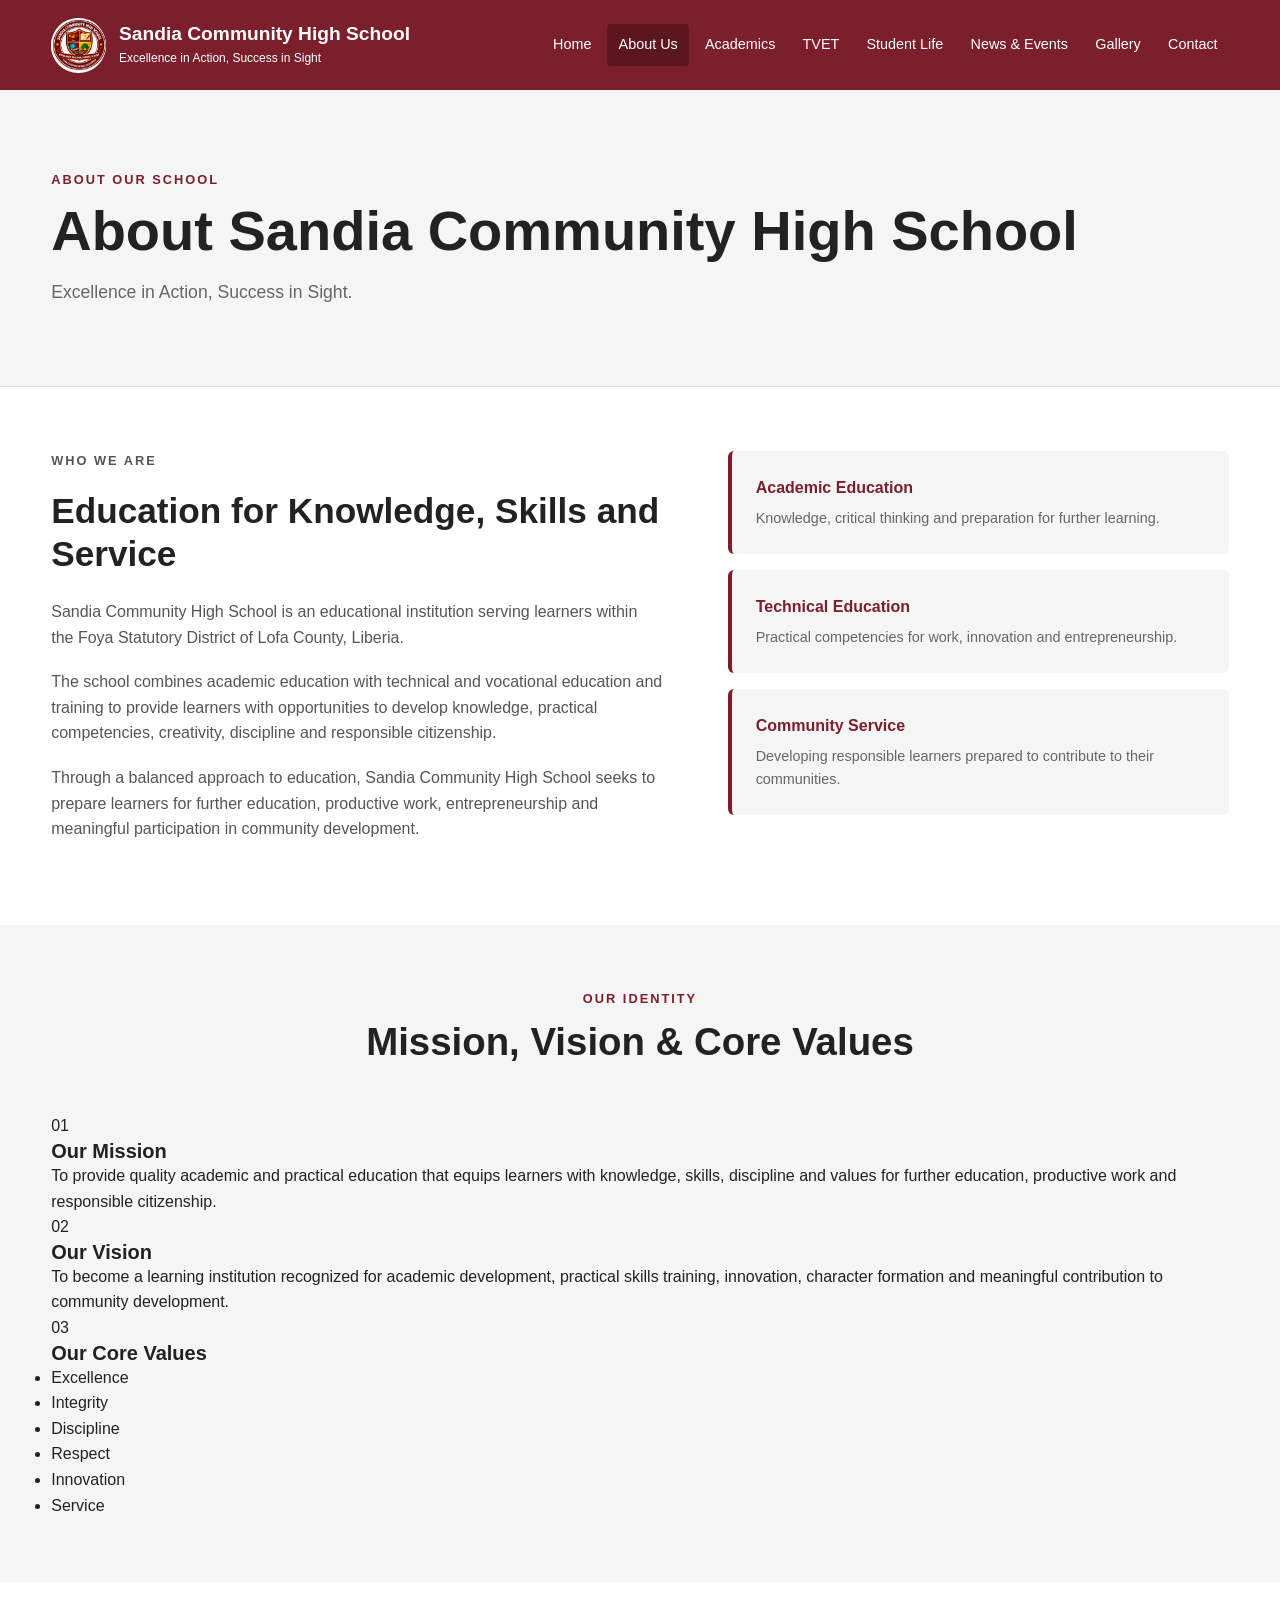
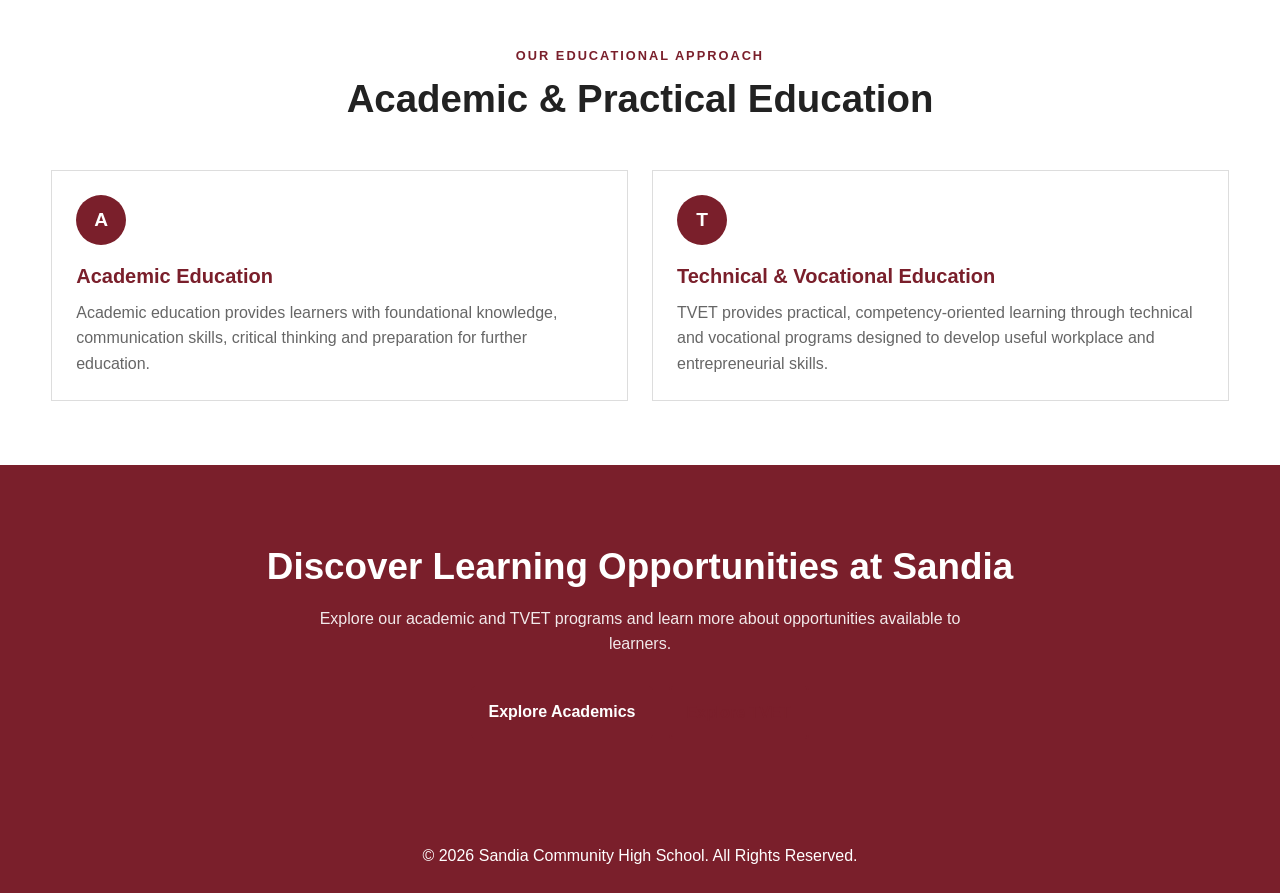
==== pages/about.html @ 8bf6b203 "Add Sandia website files" ====
<!DOCTYPE html>
<html lang="en">

<head>

    <meta charset="UTF-8">

    <link
    rel="icon"
    href="../images/favicon.ico"
    type="image/x-icon"
>
    <meta
        name="viewport"
        content="width=device-width, initial-scale=1.0"
    >

    <meta
        name="description"
        content="Learn about Sandia Community High School, its mission, vision, values, academic education and TVET programs."
    >

    <title>
    About Us | Sandia Community High School
</title>

<meta
    name="description"
    content="Learn about Sandia Community High School, its educational approach, mission, vision, values and commitment to academic and practical education."
>

    <!-- IMPORTANT:
         about.html is inside the pages folder,
         so we use ../ to return to the main project folder.
    -->

    <link
        rel="stylesheet"
        href="../css/style.css"
    >

</head>


<body>

    <!-- ================= HEADER ================= -->

    <header class="site-header">

        <div class="container header-container">

            <!-- School Identity -->

            <a
                href="../index.html"
                class="school-brand"
            >

                <div class="school-logo">
    <img src="../images/school-logo.png" alt="Sandia Community High School logo">
</div>

                <div class="school-name">

                    <h1>
                        Sandia Community High School
                    </h1>

                    <p>
                        Excellence in Action, Success in Sight
                    </p>

                </div>

            </a>


            <!-- Mobile Menu Button -->

            <button
                class="menu-toggle"
                id="menu-toggle"
                aria-label="Open navigation menu"
                aria-expanded="false"
            >
                ☰
            </button>


            <!-- Navigation -->

            <nav
                class="main-navigation"
                id="main-navigation"
                aria-label="Main navigation"
            >

                <a href="../index.html">
                    Home
                </a>

                <a
                    href="about.html"
                    class="active"
                >
                    About Us
                </a>

                <a href="academics.html">
                    Academics
                </a>

                <a href="tvet.html">
                    TVET
                </a>

                <a href="student-life.html">
                    Student Life
                </a>

                <a href="news.html">
                    News & Events
                </a>

                <a href="gallery.html">
                    Gallery
                </a>

                <a href="contact.html">
                    Contact
                </a>

            </nav>

        </div>

    </header>


    <!-- ================= MAIN CONTENT ================= -->

    <main>

        <!-- Page Hero -->

        <section class="page-hero">

            <div class="container">

                <p class="section-label">
                    ABOUT OUR SCHOOL
                </p>

                <h2>
                    About Sandia Community High School
                </h2>

                <p>
                    Excellence in Action, Success in Sight.
                </p>

            </div>

        </section>


        <!-- School Overview -->

        <section class="inner-section">

            <div class="container">

                <div class="inner-content-grid">

                    <div>

                        <p class="section-label">
                            WHO WE ARE
                        </p>

                        <h2>
                            Education for Knowledge, Skills and Service
                        </h2>

                        <p>
                            Sandia Community High School is an educational
                            institution serving learners within the Foya
                            Statutory District of Lofa County, Liberia.
                        </p>

                        <p>
                            The school combines academic education with
                            technical and vocational education and training
                            to provide learners with opportunities to develop
                            knowledge, practical competencies, creativity,
                            discipline and responsible citizenship.
                        </p>

                        <p>
                            Through a balanced approach to education,
                            Sandia Community High School seeks to prepare
                            learners for further education, productive work,
                            entrepreneurship and meaningful participation
                            in community development.
                        </p>

                    </div>


                    <div class="inner-highlight">

                        <div class="inner-highlight-box">

                            <strong>
                                Academic Education
                            </strong>

                            <span>
                                Knowledge, critical thinking and
                                preparation for further learning.
                            </span>

                        </div>


                        <div class="inner-highlight-box">

                            <strong>
                                Technical Education
                            </strong>

                            <span>
                                Practical competencies for work,
                                innovation and entrepreneurship.
                            </span>

                        </div>


                        <div class="inner-highlight-box">

                            <strong>
                                Community Service
                            </strong>

                            <span>
                                Developing responsible learners prepared
                                to contribute to their communities.
                            </span>

                        </div>

                    </div>

                </div>

            </div>

        </section>


        <!-- Mission, Vision & Values -->

        <section class="inner-section inner-section-light">

            <div class="container">

                <div class="section-heading">

                    <p class="section-label">
                        OUR IDENTITY
                    </p>

                    <h2>
                        Mission, Vision & Core Values
                    </h2>

                </div>


                <div class="identity-grid">

                    <article class="identity-card">

                        <div class="identity-number">
                            01
                        </div>

                        <h3>
                            Our Mission
                        </h3>

                        <p>
                            To provide quality academic and practical
                            education that equips learners with knowledge,
                            skills, discipline and values for further
                            education, productive work and responsible
                            citizenship.
                        </p>

                    </article>


                    <article class="identity-card">

                        <div class="identity-number">
                            02
                        </div>

                        <h3>
                            Our Vision
                        </h3>

                        <p>
                            To become a learning institution recognized
                            for academic development, practical skills
                            training, innovation, character formation and
                            meaningful contribution to community development.
                        </p>

                    </article>


                    <article class="identity-card">

                        <div class="identity-number">
                            03
                        </div>

                        <h3>
                            Our Core Values
                        </h3>

                        <ul class="values-list">

                            <li>Excellence</li>
                            <li>Integrity</li>
                            <li>Discipline</li>
                            <li>Respect</li>
                            <li>Innovation</li>
                            <li>Service</li>

                        </ul>

                    </article>

                </div>

            </div>

        </section>


        <!-- Academic & TVET -->

        <section class="inner-section">

            <div class="container">

                <div class="section-heading">

                    <p class="section-label">
                        OUR EDUCATIONAL APPROACH
                    </p>

                    <h2>
                        Academic & Practical Education
                    </h2>

                </div>


                <div class="approach-grid">

                    <article class="approach-card">

                        <div class="approach-number">
                            A
                        </div>

                        <h3>
                            Academic Education
                        </h3>

                        <p>
                            Academic education provides learners with
                            foundational knowledge, communication skills,
                            critical thinking and preparation for further
                            education.
                        </p>

                    </article>


                    <article class="approach-card">

                        <div class="approach-number">
                            T
                        </div>

                        <h3>
                            Technical & Vocational Education
                        </h3>

                        <p>
                            TVET provides practical, competency-oriented
                            learning through technical and vocational
                            programs designed to develop useful workplace
                            and entrepreneurial skills.
                        </p>

                    </article>

                </div>

            </div>

        </section>


        <!-- Closing Call to Action -->

        <section class="about-cta">

            <div class="container">

                <h2>
                    Discover Learning Opportunities at Sandia
                </h2>

                <p>
                    Explore our academic and TVET programs and learn
                    more about opportunities available to learners.
                </p>

                <div class="hero-buttons">

                    <a
                        href="academics.html"
                        class="btn btn-primary"
                    >
                        Explore Academics
                    </a>

                    <a
                        href="tvet.html"
                        class="btn btn-outline"
                    >
                        Explore TVET
                    </a>

                </div>

            </div>

        </section>

    </main>


    <!-- ================= FOOTER ================= -->

    <footer class="site-footer">

        <div class="container">

            <p>
                &copy; 2026 Sandia Community High School.
                All Rights Reserved.
            </p>

        </div>

    </footer>


    <!-- JavaScript -->

    <script src="../js/main.js"></script>

</body>

</html>
---- css/style.css ----
/* =========================================
   GLOBAL RESET
========================================= */

* {
    margin: 0;
    padding: 0;
    box-sizing: border-box;
}


/* =========================================
   DESIGN VARIABLES
========================================= */

:root {
    --primary-color: #7a1f2b;
    --primary-dark: #5c1620;
    --secondary-color: #ffffff;
    --text-color: #222222;
    --muted-text: #666666;
    --light-background: #f5f5f5;
    --soft-background: #fafafa;
    --border-color: #dddddd;
}


/* =========================================
   GENERAL STYLES
========================================= */

body {
    margin: 0;
    font-family: Arial, sans-serif;
    color: var(--text-color);
    background: var(--secondary-color);
    line-height: 1.6;
}

img {
    max-width: 100%;
    height: auto;
    display: block;
}

h1,
h2,
h3 {
    margin-top: 0;
    line-height: 1.2;
}

h1 {
    font-size: 2.5rem;
}

h2 {
    font-size: 2rem;
}

h3 {
    font-size: 1.25rem;
}

a:focus-visible,
button:focus-visible,
input:focus-visible,
textarea:focus-visible,
select:focus-visible {
    outline: 3px solid var(--primary-color);
    outline-offset: 3px;
}

.container {
    width: min(92%, 1200px);
    margin: 0 auto;
}


/* =========================================
   HEADER
========================================= */

.site-header {
    background-color: var(--primary-color);
    color: var(--secondary-color);
    box-shadow: 0 2px 8px rgba(0, 0, 0, 0.15);
}

.header-container {
    min-height: 90px;

    display: flex;
    align-items: center;
    justify-content: space-between;

    gap: 2rem;
}


/* =========================================
   SCHOOL BRAND
========================================= */

.school-brand {
    display: flex;
    align-items: center;

    gap: 0.8rem;

    color: var(--secondary-color);
    text-decoration: none;
}

.school-logo {
    width: 55px;
    height: 55px;
    border-radius: 50%;
    overflow: hidden;
    background-color: var(--secondary-color);
    flex-shrink: 0;
}

.school-logo img {
    width: 100%;
    height: 100%;
    object-fit: contain;
}

.school-name h1 {
    font-size: 1.2rem;
    line-height: 1.2;
}

.school-name p {
    font-size: 0.75rem;
    margin-top: 0.25rem;
}


/* =========================================
   NAVIGATION
========================================= */

.main-navigation {
    display: flex;
    align-items: center;
    gap: 0.3rem;
}

.main-navigation a {
    color: var(--secondary-color);
    text-decoration: none;

    padding: 0.6rem 0.7rem;

    font-size: 0.9rem;

    border-radius: 4px;

    transition: background-color 0.3s ease;
}

.main-navigation a:hover,
.main-navigation a.active {
    background-color: var(--primary-dark);
}


/* =========================================
   MOBILE MENU BUTTON
========================================= */

.menu-toggle {
    display: none;

    background: transparent;
    color: var(--secondary-color);

    border: none;

    font-size: 1.8rem;

    cursor: pointer;
}


/* =========================================
   WELCOME SECTION
========================================= */

.welcome-section {
    min-height: 70vh;

    display: flex;
    align-items: center;

    text-align: center;

    background-color: var(--light-background);
}

.welcome-section h2 {
    color: var(--primary-color);
    font-size: 2.2rem;
    margin-bottom: 1rem;
}

.welcome-section p {
    font-size: 1.2rem;
}


/* =========================================
   FOOTER
========================================= */

.site-footer {
    background-color: var(--primary-color);
    color: var(--secondary-color);

    text-align: center;

    padding: 1.5rem;
}


/* =========================================
   RESPONSIVE DESIGN
========================================= */

@media (max-width: 900px) {

    .menu-toggle {
        display: block;
    }

    .main-navigation {
        display: none;

        position: absolute;

        top: 90px;
        left: 0;
        right: 0;

        background-color: var(--primary-color);

        flex-direction: column;

        align-items: stretch;

        padding: 1rem;
    }

    .main-navigation.show {
        display: flex;
    }

    .main-navigation a {
        text-align: center;
        padding: 0.8rem;
    }

    .header-container {
        position: relative;
    }

    .school-name h1 {
        font-size: 1rem;
    }

    .school-name p {
        font-size: 0.65rem;
    }
}

/* =========================================
   HERO SECTION
========================================= */

.hero-section {
    background-color: var(--light-background);
    padding: 5rem 0;
}

.hero-container {
    display: grid;
    grid-template-columns: 1.1fr 0.9fr;
    align-items: center;
    gap: 4rem;
}

.hero-content {
    max-width: 650px;
}

.hero-label {
    color: var(--primary-color);
    font-size: 0.85rem;
    font-weight: bold;
    letter-spacing: 2px;
    margin-bottom: 1rem;
}

.hero-content h2 {
    color: var(--text-color);
    font-size: clamp(2.2rem, 5vw, 4rem);
    line-height: 1.1;
    margin-bottom: 1.5rem;
}

.hero-content h2 span {
    color: var(--primary-color);
}

.hero-description {
    font-size: 1.1rem;
    color: #555555;
    max-width: 600px;
    margin-bottom: 2rem;
}

.hero-buttons {
    display: flex;
    flex-wrap: wrap;
    gap: 1rem;
}


/* =========================================
   BUTTONS
========================================= */

.btn {
    display: inline-block;
    padding: 0.8rem 1.2rem;
    border: 1px solid transparent;
    border-radius: 4px;
    font-weight: 700;
    text-decoration: none;
    cursor: pointer;
    transition:
        background-color 0.2s ease,
        border-color 0.2s ease,
        transform 0.2s ease;
}

.btn:hover {
    transform: translateY(-2px);
}

.btn-primary {
    background: var(--primary-color);
    color: var(--secondary-color);
    border-color: var(--primary-color);
}

.btn-primary:hover {
    background: var(--primary-dark);
    border-color: var(--primary-dark);
}

.btn:hover {
    transform: translateY(-2px);
}

.btn-primary {
    background-color: var(--primary-color);
    color: var(--secondary-color);
}

.btn-primary:hover {
    background-color: var(--primary-dark);
}

.btn-outline {
    border: 2px solid var(--primary-color);
    color: var(--primary-color);
    background-color: transparent;
}

.btn-outline:hover {
    background-color: var(--primary-color);
    color: var(--secondary-color);
}


/* =========================================
   HERO VISUAL
========================================= */

.hero-visual {
    display: flex;
    justify-content: center;
}

.hero-placeholder {
    width: 100%;
    max-width: 500px;
    aspect-ratio: 4 / 3;

    background-color: var(--primary-color);

    display: flex;
    flex-direction: column;
    align-items: center;
    justify-content: center;

    color: var(--secondary-color);

    border-radius: 12px;

    box-shadow: 0 12px 30px rgba(0, 0, 0, 0.18);
}

.hero-placeholder span {
    font-size: 3rem;
    font-weight: bold;
}

.hero-placeholder p {
    margin-top: 0.5rem;
    opacity: 0.85;
}


/* =========================================
   QUICK INFORMATION
========================================= */

.quick-info {
    background-color: var(--primary-color);
    color: var(--secondary-color);
}

.quick-info-grid {
    display: grid;
    grid-template-columns: repeat(4, 1fr);
}

.info-item {
    padding: 1.5rem 1rem;

    text-align: center;

    border-right: 1px solid rgba(255, 255, 255, 0.2);
}

.info-item:last-child {
    border-right: none;
}

.info-item strong {
    display: block;
    font-size: 1rem;
    margin-bottom: 0.3rem;
}

.info-item span {
    display: block;
    font-size: 0.8rem;
    opacity: 0.85;
}

/* =========================================
   HERO RESPONSIVE DESIGN
========================================= */

@media (max-width: 900px) {

    .hero-section {
        padding: 4rem 0;
    }

    .hero-container {
        grid-template-columns: 1fr;
        gap: 3rem;
    }

    .hero-content {
        max-width: none;
        text-align: center;
    }

    .hero-description {
        margin-left: auto;
        margin-right: auto;
    }

    .hero-buttons {
        justify-content: center;
    }

    .hero-visual {
        order: 2;
    }

    .quick-info-grid {
        grid-template-columns: repeat(2, 1fr);
    }

    .info-item:nth-child(2) {
        border-right: none;
    }

    .info-item:nth-child(-n+2) {
        border-bottom: 1px solid rgba(255, 255, 255, 0.2);
    }
}


@media (max-width: 600px) {

    .hero-section {
        padding: 3rem 0;
    }

    .hero-content h2 {
        font-size: 2.3rem;
    }

    .hero-description {
        font-size: 1rem;
    }

    .hero-buttons {
        flex-direction: column;
        align-items: stretch;
    }

    .btn {
        text-align: center;
    }

    .quick-info-grid {
        grid-template-columns: 1fr;
    }

    .info-item {
        border-right: none;
        border-bottom: 1px solid rgba(255, 255, 255, 0.2);
    }

    .info-item:last-child {
        border-bottom: none;
    }
}

/* =========================================
   PROGRAMS SECTION
========================================= */

.programs-section {
    padding: 5rem 0;
    background-color: var(--secondary-color);
}

.section-heading {
    max-width: 750px;
    margin: 0 auto 3rem;
    text-align: center;
}

.section-label {
    color: var(--primary-color);
    font-size: 0.8rem;
    font-weight: bold;
    letter-spacing: 2px;
    margin-bottom: 0.6rem;
}

.section-heading h2 {
    color: var(--text-color);
    font-size: 2.4rem;
    margin-bottom: 1rem;
}

.section-heading > p:last-child {
    color: #666666;
}


/* =========================================
   ACADEMIC PROGRAM
========================================= */

.academic-program {
    display: flex;
    align-items: flex-start;
    gap: 1.5rem;

    padding: 2rem;

    margin-bottom: 4rem;

    background-color: var(--light-background);

    border-left: 5px solid var(--primary-color);

    border-radius: 8px;
}

.program-icon {
    min-width: 55px;
    height: 55px;

    display: flex;
    align-items: center;
    justify-content: center;

    background-color: var(--primary-color);
    color: var(--secondary-color);

    border-radius: 50%;

    font-weight: bold;
    font-size: 1.4rem;
}

.academic-program h3 {
    color: var(--primary-color);
    margin-bottom: 0.5rem;
}

.academic-program p {
    color: #555555;
}


/* =========================================
   TVET HEADING
========================================= */

.tvet-heading {
    margin-bottom: 2rem;
}

.tvet-heading h3 {
    font-size: 1.8rem;
}


/* =========================================
   PROGRAM CARDS
========================================= */

.program-grid {
    display: grid;

    grid-template-columns: repeat(3, 1fr);

    gap: 1.5rem;
}

.program-card {
    position: relative;

    padding: 1.8rem;

    background-color: var(--secondary-color);

    border: 1px solid var(--border-color);

    border-radius: 8px;

    transition:
        transform 0.25s ease,
        box-shadow 0.25s ease,
        border-color 0.25s ease;
}

.program-card:hover {
    transform: translateY(-5px);

    border-color: var(--primary-color);

    box-shadow:
        0 10px 25px rgba(0, 0, 0, 0.08);
}

.program-number {
    color: var(--primary-color);

    font-size: 0.75rem;

    font-weight: bold;

    margin-bottom: 1rem;
}

.program-card h4 {
    font-size: 1.15rem;

    margin-bottom: 0.7rem;
}

.program-card p {
    color: #666666;

    font-size: 0.9rem;
}

/* =========================================
   PROGRAMS RESPONSIVE DESIGN
========================================= */

@media (max-width: 900px) {

    .program-grid {
        grid-template-columns: repeat(2, 1fr);
    }

}


@media (max-width: 600px) {

    .programs-section {
        padding: 3.5rem 0;
    }

    .section-heading h2 {
        font-size: 2rem;
    }

    .academic-program {
        flex-direction: column;
    }

    .program-grid {
        grid-template-columns: 1fr;
    }

}

/* ================= ABOUT SCHOOL ================= */

.about-section {
    padding: 5rem 0;
    background-color: var(--light-background);
}

.about-grid {
    display: grid;
    grid-template-columns: 1.3fr 1fr;
    gap: 1.5rem;
}

.about-card {
    background-color: var(--secondary-color);
    padding: 2rem;
    border: 1px solid var(--border-color);
    border-radius: 8px;
}

.about-main {
    grid-row: span 2;
}

.card-label {
    color: var(--primary-color);
    font-size: 0.75rem;
    font-weight: bold;
    letter-spacing: 2px;
    margin-bottom: 0.7rem;
}

.about-card h3 {
    color: var(--text-color);
    font-size: 1.4rem;
    margin-bottom: 1rem;
}

.about-card p:not(.card-label) {
    color: #555555;
    font-size: 0.95rem;
    margin-bottom: 1rem;
}

.about-card p:last-child {
    margin-bottom: 0;
}


/* ================= CORE VALUES ================= */

.values-section {
    margin-top: 4rem;
}

.values-heading {
    margin-bottom: 2rem;
}

.values-heading h3 {
    font-size: 1.8rem;
}

.values-grid {
    display: grid;
    grid-template-columns: repeat(3, 1fr);
    gap: 1.2rem;
}

.value-item {
    padding: 1.5rem;
    background-color: var(--secondary-color);
    border-top: 3px solid var(--primary-color);
    border-radius: 6px;
}

.value-item strong {
    display: block;
    color: var(--primary-color);
    font-size: 1.05rem;
    margin-bottom: 0.5rem;
}

.value-item p {
    color: #666666;
    font-size: 0.9rem;
}


/* ================= ABOUT RESPONSIVE ================= */

@media (max-width: 900px) {

    .about-grid {
        grid-template-columns: 1fr;
    }

    .about-main {
        grid-row: auto;
    }

    .values-grid {
        grid-template-columns: repeat(2, 1fr);
    }

}


@media (max-width: 600px) {

    .about-section {
        padding: 3.5rem 0;
    }

    .values-grid {
        grid-template-columns: 1fr;
    }

    .about-card {
        padding: 1.5rem;
    }

}

/* ================= NEWS SECTION ================= */

.news-section {
    padding: 5rem 0;
    background-color: var(--light-background);
}

.news-grid {
    display: grid;
    grid-template-columns: repeat(3, 1fr);
    gap: 1.5rem;
}

.news-card {
    background-color: var(--secondary-color);
    border: 1px solid var(--border-color);
    border-radius: 8px;
    overflow: hidden;
    transition:
        transform 0.25s ease,
        box-shadow 0.25s ease;
}

.news-card:hover {
    transform: translateY(-5px);
    box-shadow:
        0 10px 25px rgba(0, 0, 0, 0.08);
}

.news-image {
    height: 180px;
    display: flex;
    align-items: center;
    justify-content: center;
    background-color: var(--primary-color);
    color: var(--secondary-color);
    font-size: 1.8rem;
    font-weight: bold;
    letter-spacing: 2px;
}

.news-content {
    padding: 1.5rem;
}

.news-category {
    color: var(--primary-color);
    font-size: 0.7rem;
    font-weight: bold;
    letter-spacing: 1px;
}

.news-content h3 {
    margin: 0.7rem 0;
    font-size: 1.2rem;
    line-height: 1.4;
}

.news-content p {
    color: #666666;
    font-size: 0.9rem;
    margin-bottom: 1rem;
}

.news-link {
    color: var(--primary-color);
    text-decoration: none;
    font-size: 0.9rem;
    font-weight: bold;
}

.news-link:hover {
    text-decoration: underline;
}

.news-action {
    text-align: center;
    margin-top: 2.5rem;
}


/* ================= EVENTS SECTION ================= */

.events-section {
    padding: 5rem 0;
    background-color: var(--secondary-color);
}

.events-layout {
    display: grid;
    grid-template-columns: 0.8fr 1.2fr;
    gap: 4rem;
    align-items: start;
}

.events-introduction h2 {
    font-size: 2.2rem;
    margin-bottom: 1rem;
}

.events-introduction > p:not(.section-label) {
    color: #666666;
    margin-bottom: 1.5rem;
}

.events-list {
    display: flex;
    flex-direction: column;
    gap: 1rem;
}

.event-item {
    display: flex;
    gap: 1.2rem;
    padding: 1.5rem;
    border: 1px solid var(--border-color);
    border-radius: 8px;
    background-color: var(--secondary-color);
}

.event-date {
    min-width: 70px;
    height: 70px;
    display: flex;
    flex-direction: column;
    align-items: center;
    justify-content: center;
    background-color: var(--primary-color);
    color: var(--secondary-color);
    border-radius: 6px;
}

.event-date strong {
    font-size: 1.4rem;
    line-height: 1;
}

.event-date span {
    font-size: 0.65rem;
    margin-top: 0.3rem;
}

.event-details > span {
    color: var(--primary-color);
    font-size: 0.7rem;
    font-weight: bold;
    letter-spacing: 1px;
}

.event-details h3 {
    margin: 0.35rem 0;
    font-size: 1.05rem;
}

.event-details p {
    color: #666666;
    font-size: 0.85rem;
}


/* ================= NEWS & EVENTS RESPONSIVE ================= */

@media (max-width: 900px) {

    .news-grid {
        grid-template-columns: repeat(2, 1fr);
    }

    .events-layout {
        grid-template-columns: 1fr;
        gap: 2.5rem;
    }

}


@media (max-width: 600px) {

    .news-section,
    .events-section {
        padding: 3.5rem 0;
    }

    .news-grid {
        grid-template-columns: 1fr;
    }

    .events-introduction h2 {
        font-size: 2rem;
    }

    .event-item {
        padding: 1.2rem;
    }

    .event-date {
        min-width: 60px;
        height: 60px;
    }

}

/* ================= GALLERY SECTION ================= */

.gallery-section {
    padding: 5rem 0;
    background-color: var(--light-background);
}

.gallery-grid {
    display: grid;
    grid-template-columns: repeat(3, 1fr);
    gap: 1rem;
}

.gallery-item {
    overflow: hidden;
    border-radius: 8px;
}

.gallery-placeholder {
    aspect-ratio: 4 / 3;
    display: flex;
    align-items: center;
    justify-content: center;

    background-color: var(--primary-color);
    color: var(--secondary-color);

    font-size: 1.2rem;
    font-weight: bold;
    letter-spacing: 1px;

    transition:
        transform 0.3s ease,
        opacity 0.3s ease;
}

.gallery-item:hover .gallery-placeholder {
    transform: scale(1.04);
    opacity: 0.9;
}

.gallery-action {
    text-align: center;
    margin-top: 2.5rem;
}


/* ================= GALLERY RESPONSIVE ================= */

@media (max-width: 900px) {

    .gallery-grid {
        grid-template-columns: repeat(2, 1fr);
    }

}


@media (max-width: 600px) {

    .gallery-section {
        padding: 3.5rem 0;
    }

    .gallery-grid {
        grid-template-columns: 1fr;
    }

}

/* ================= CONTACT SECTION ================= */

.contact-section {
    padding: 5rem 0;
    background-color: var(--light-background);
}

.contact-grid {
    display: grid;
    grid-template-columns: 0.8fr 1.2fr;
    gap: 4rem;
    align-items: start;
}


/* ================= CONTACT INFORMATION ================= */

.contact-information {
    display: flex;
    flex-direction: column;
    gap: 1rem;
}

.contact-item {
    display: flex;
    align-items: flex-start;
    gap: 1rem;
    padding: 1.4rem;
    background-color: var(--secondary-color);
    border: 1px solid var(--border-color);
    border-radius: 8px;
}

.contact-icon {
    min-width: 45px;
    height: 45px;

    display: flex;
    align-items: center;
    justify-content: center;

    background-color: var(--primary-color);
    color: var(--secondary-color);

    border-radius: 50%;

    font-weight: bold;
}

.contact-item h3 {
    margin-bottom: 0.3rem;
    font-size: 1rem;
}

.contact-item p {
    color: #666666;
    font-size: 0.9rem;
}


/* ================= CONTACT FORM ================= */

.contact-form-wrapper {
    padding: 2rem;
    background-color: var(--secondary-color);
    border: 1px solid var(--border-color);
    border-radius: 8px;
}

.contact-form-wrapper > h3 {
    color: var(--primary-color);
    font-size: 1.6rem;
    margin-bottom: 0.4rem;
}

.form-introduction {
    color: #666666;
    font-size: 0.9rem;
    margin-bottom: 1.5rem;
}

.contact-form {
    display: flex;
    flex-direction: column;
    gap: 1.2rem;
}

.form-row {
    display: grid;
    grid-template-columns: 1fr 1fr;
    gap: 1rem;
}

.form-group {
    display: flex;
    flex-direction: column;
    gap: 0.4rem;
}

.form-group label {
    font-size: 0.85rem;
    font-weight: bold;
}

.form-group input,
.form-group select,
.form-group textarea {
    width: 100%;
    padding: 0.8rem 0.9rem;

    border: 1px solid var(--border-color);
    border-radius: 5px;

    background-color: var(--secondary-color);

    font-family: inherit;
    font-size: 0.9rem;

    outline: none;

    transition:
        border-color 0.2s ease,
        box-shadow 0.2s ease;
}

.form-group input:focus,
.form-group select:focus,
.form-group textarea:focus {
    border-color: var(--primary-color);

    box-shadow:
        0 0 0 3px rgba(122, 31, 43, 0.1);
}

.form-group textarea {
    resize: vertical;
    min-height: 140px;
}

.form-status {
    min-height: 1.2rem;
    font-size: 0.85rem;
}


/* ================= CONTACT RESPONSIVE ================= */

@media (max-width: 900px) {

    .contact-grid {
        grid-template-columns: 1fr;
        gap: 2.5rem;
    }

}


@media (max-width: 600px) {

    .contact-section {
        padding: 3.5rem 0;
    }

    .contact-form-wrapper {
        padding: 1.4rem;
    }

    .form-row {
        grid-template-columns: 1fr;
    }

}


/* ================= INNER PAGE HERO ================= */

.page-hero {
    padding: 5rem 0;
    background-color: var(--light-background);
    border-bottom: 1px solid var(--border-color);
}

.page-hero h2 {
    color: var(--text-color);
    font-size: clamp(2.2rem, 5vw, 3.5rem);
    line-height: 1.1;
    margin-bottom: 1rem;
}

.page-hero p:last-child {
    color: #666666;
    font-size: 1.1rem;
}


/* ================= INNER PAGE SECTIONS ================= */

.inner-section {
    padding: 4rem 0;
    background-color: var(--secondary-color);
}

.inner-section-light {
    background: var(--light-background);
}

.inner-content-grid {
    display: grid;
    grid-template-columns: 1.1fr 0.9fr;
    gap: 4rem;
    align-items: start;
}

.inner-content-grid h2 {
    color: var(--text-color);
    font-size: 2.2rem;
    line-height: 1.2;
    margin-bottom: 1.5rem;
}

.inner-content-grid p {
    color: #555555;
    margin-bottom: 1.2rem;
}

.inner-highlight {
    display: flex;
    flex-direction: column;
    gap: 1rem;
}

.inner-highlight-box {
    padding: 1.5rem;
    background-color: var(--light-background);
    border-left: 4px solid var(--primary-color);
    border-radius: 6px;
}

.inner-highlight-box strong {
    display: block;
    color: var(--primary-color);
    margin-bottom: 0.4rem;
}

.inner-highlight-box span {
    display: block;
    color: #666666;
    font-size: 0.9rem;
}


/* ================= EDUCATIONAL APPROACH ================= */

.approach-grid {
    display: grid;
    grid-template-columns: repeat(2, 1fr);
    gap: 1.5rem;
}

.approach-card {
    padding: 1.5rem;
    border: 1px solid var(--border-color);
    background: var(--secondary-color);
    transition:
        transform 0.25s ease,
        box-shadow 0.25s ease,
        border-color 0.25s ease;
}

.approach-number {
    width: 50px;
    height: 50px;

    display: flex;
    align-items: center;
    justify-content: center;

    margin-bottom: 1.2rem;

    background-color: var(--primary-color);
    color: var(--secondary-color);

    border-radius: 50%;

    font-weight: bold;
    font-size: 1.2rem;
}

.approach-card h3 {
    color: var(--primary-color);
    margin-bottom: 0.7rem;
}

.approach-card p {
    color: #666666;
}


/* ================= ABOUT CALL TO ACTION ================= */

.about-cta {
    padding: 5rem 0;
    background-color: var(--primary-color);
    color: var(--secondary-color);
    text-align: center;
}

.about-cta h2 {
    font-size: 2.3rem;
    margin-bottom: 1rem;
}

.about-cta p {
    max-width: 650px;
    margin: 0 auto 1.8rem;
    opacity: 0.9;
}

.about-cta .hero-buttons {
    justify-content: center;
}


/* ================= INNER PAGE RESPONSIVE ================= */

@media (max-width: 900px) {

    .inner-content-grid {
        grid-template-columns: 1fr;
        gap: 2.5rem;
    }

    .approach-grid {
        grid-template-columns: 1fr;
    }

}


@media (max-width: 600px) {

    .page-hero {
        padding: 3.5rem 0;
    }

    .inner-section,
    .about-cta {
        padding: 3.5rem 0;
    }

    .page-hero h2 {
        font-size: 2.3rem;
    }

    .inner-content-grid h2 {
        font-size: 1.9rem;
    }

    .approach-card {
        padding: 1.5rem;
    }

    .about-cta h2 {
        font-size: 2rem;
    }

}

/* ================= ACADEMIC PAGE ================= */

.approach-card {
    transition:
        transform 0.25s ease,
        box-shadow 0.25s ease,
        border-color 0.25s ease;
}

.approach-card:hover {
    transform: translateY(-4px);

    border-color: var(--primary-color);

    box-shadow:
        0 10px 25px rgba(0, 0, 0, 0.08);
}

/* ==================================================
   GALLERY
   ================================================== */

.gallery-grid {
    display: grid;
    grid-template-columns: repeat(3, 1fr);
    gap: 1.5rem;
    margin-top: 2rem;
}

.gallery-item {
    margin: 0;
    border: 1px solid var(--border-color);
    background: var(--secondary-color);
    overflow: hidden;
    transition:
        transform 0.25s ease,
        box-shadow 0.25s ease;
}

.gallery-item:hover {
    transform: translateY(-4px);
    box-shadow: 0 10px 25px rgba(0, 0, 0, 0.08);
}

.gallery-placeholder {
    min-height: 220px;
    display: flex;
    align-items: center;
    justify-content: center;
    padding: 1.5rem;
    background: var(--light-background);
    color: var(--primary-color);
    text-align: center;
    font-weight: 700;
}

.gallery-item figcaption {
    padding: 1rem;
    font-weight: 700;
    color: var(--text-color);
    text-align: center;
}


@media (max-width: 900px) {

    .gallery-grid {
        grid-template-columns: repeat(2, 1fr);
    }

}


@media (max-width: 600px) {

    .gallery-grid {
        grid-template-columns: 1fr;
    }

    .gallery-placeholder {
        min-height: 180px;
    }

}


/* ==================================================
   CONTACT FORM
   ================================================== */

.contact-form {
    width: 100%;
    max-width: 650px;
    padding: 2rem;
    border: 1px solid var(--border-color);
    background: var(--secondary-color);
}

.form-group {
    margin-bottom: 1.25rem;
}

.form-group label {
    display: block;
    margin-bottom: 0.5rem;
    font-weight: 700;
    color: var(--text-color);
}

.form-group input,
.form-group textarea {
    width: 100%;
    padding: 0.85rem 1rem;
    border: 1px solid var(--border-color);
    border-radius: 4px;
    font: inherit;
    color: var(--text-color);
    background: var(--secondary-color);
    box-sizing: border-box;
}

.form-group input:focus,
.form-group textarea:focus {
    outline: 2px solid var(--primary-color);
    outline-offset: 1px;
    border-color: var(--primary-color);
}

.form-group textarea {
    resize: vertical;
    min-height: 150px;
}

.form-status {
    margin-top: 1rem;
    font-weight: 700;
    color: var(--primary-color);
    min-height: 1.5rem;
}


/* ================= CONTACT RESPONSIVENESS ================= */

@media (max-width: 900px) {

    .contact-form {
        max-width: 100%;
    }

}


@media (max-width: 600px) {

    .contact-form {
        padding: 1.25rem;
    }

}

@media (max-width: 600px) {

    h1 {
        font-size: 2rem;
    }

    h2 {
        font-size: 1.6rem;
    }

    h3 {
        font-size: 1.15rem;
    }

}

.btn {
    padding: 0.75rem 1rem;
}
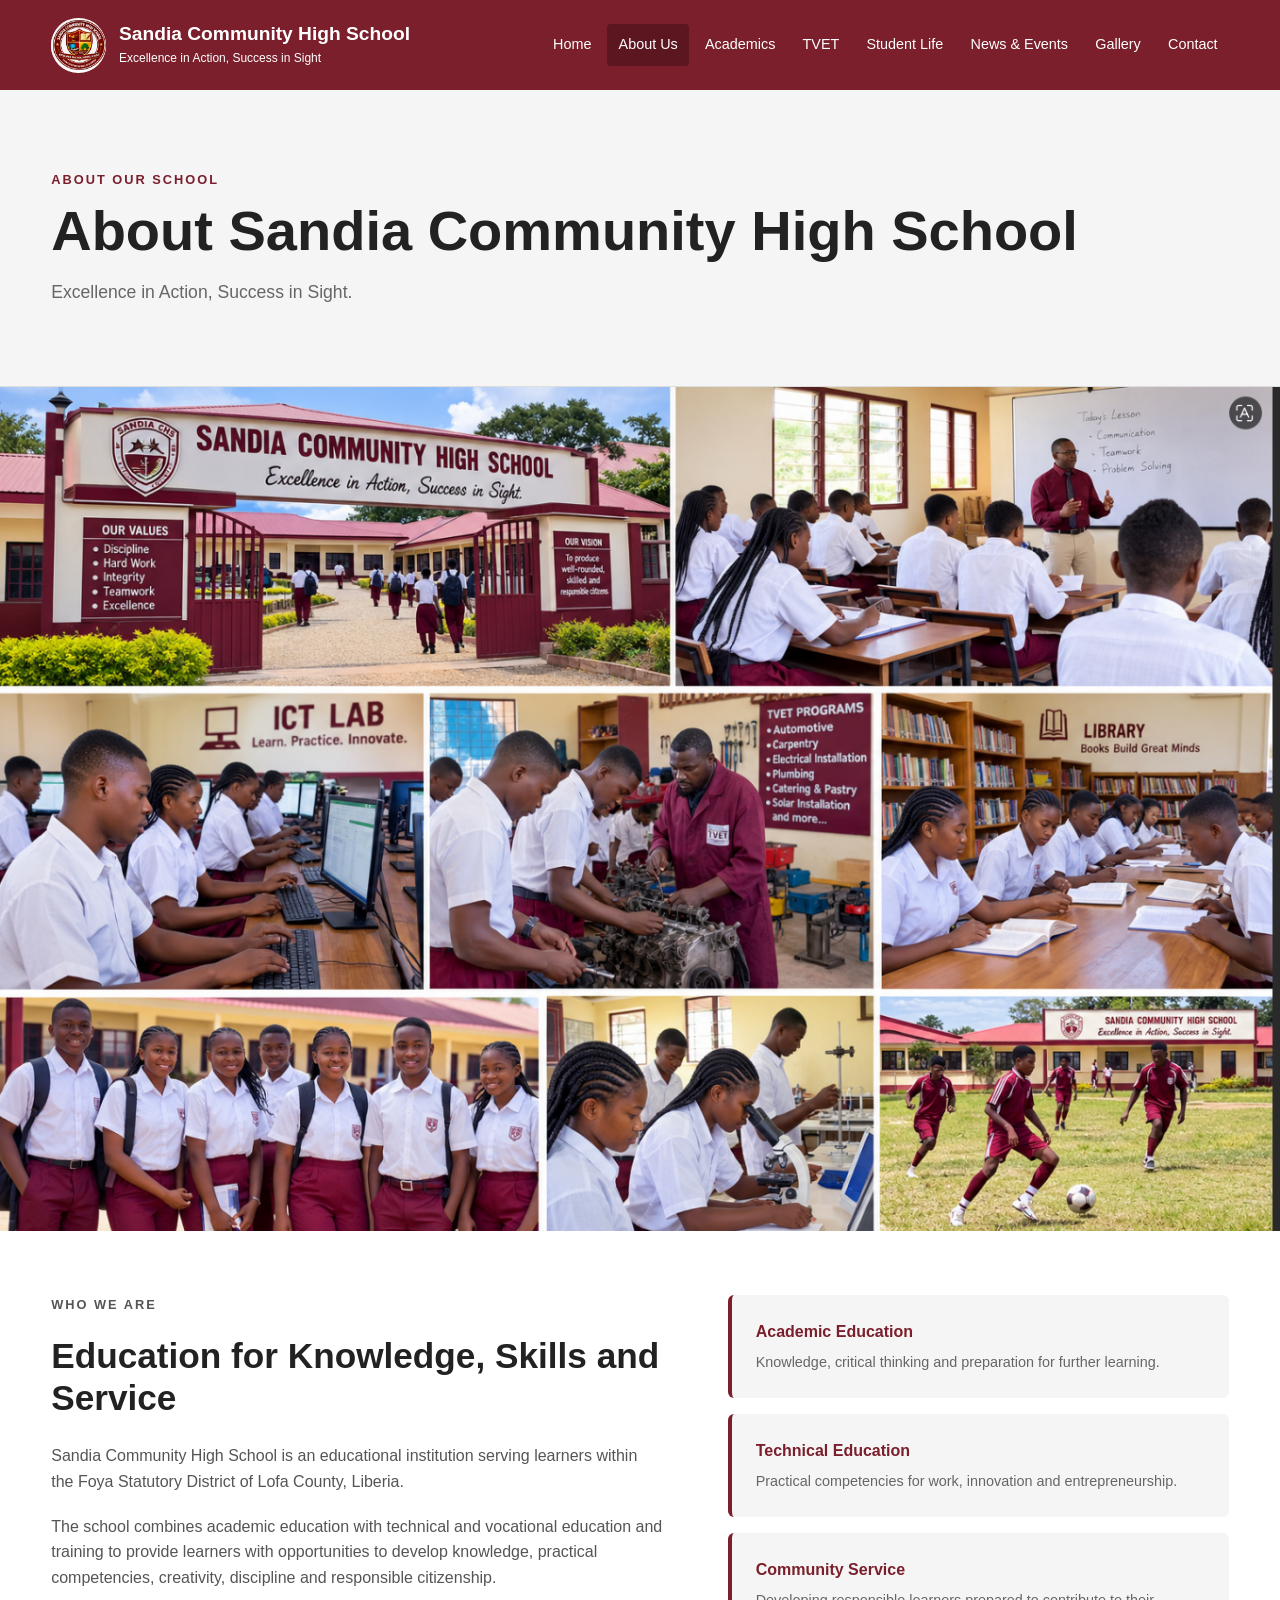
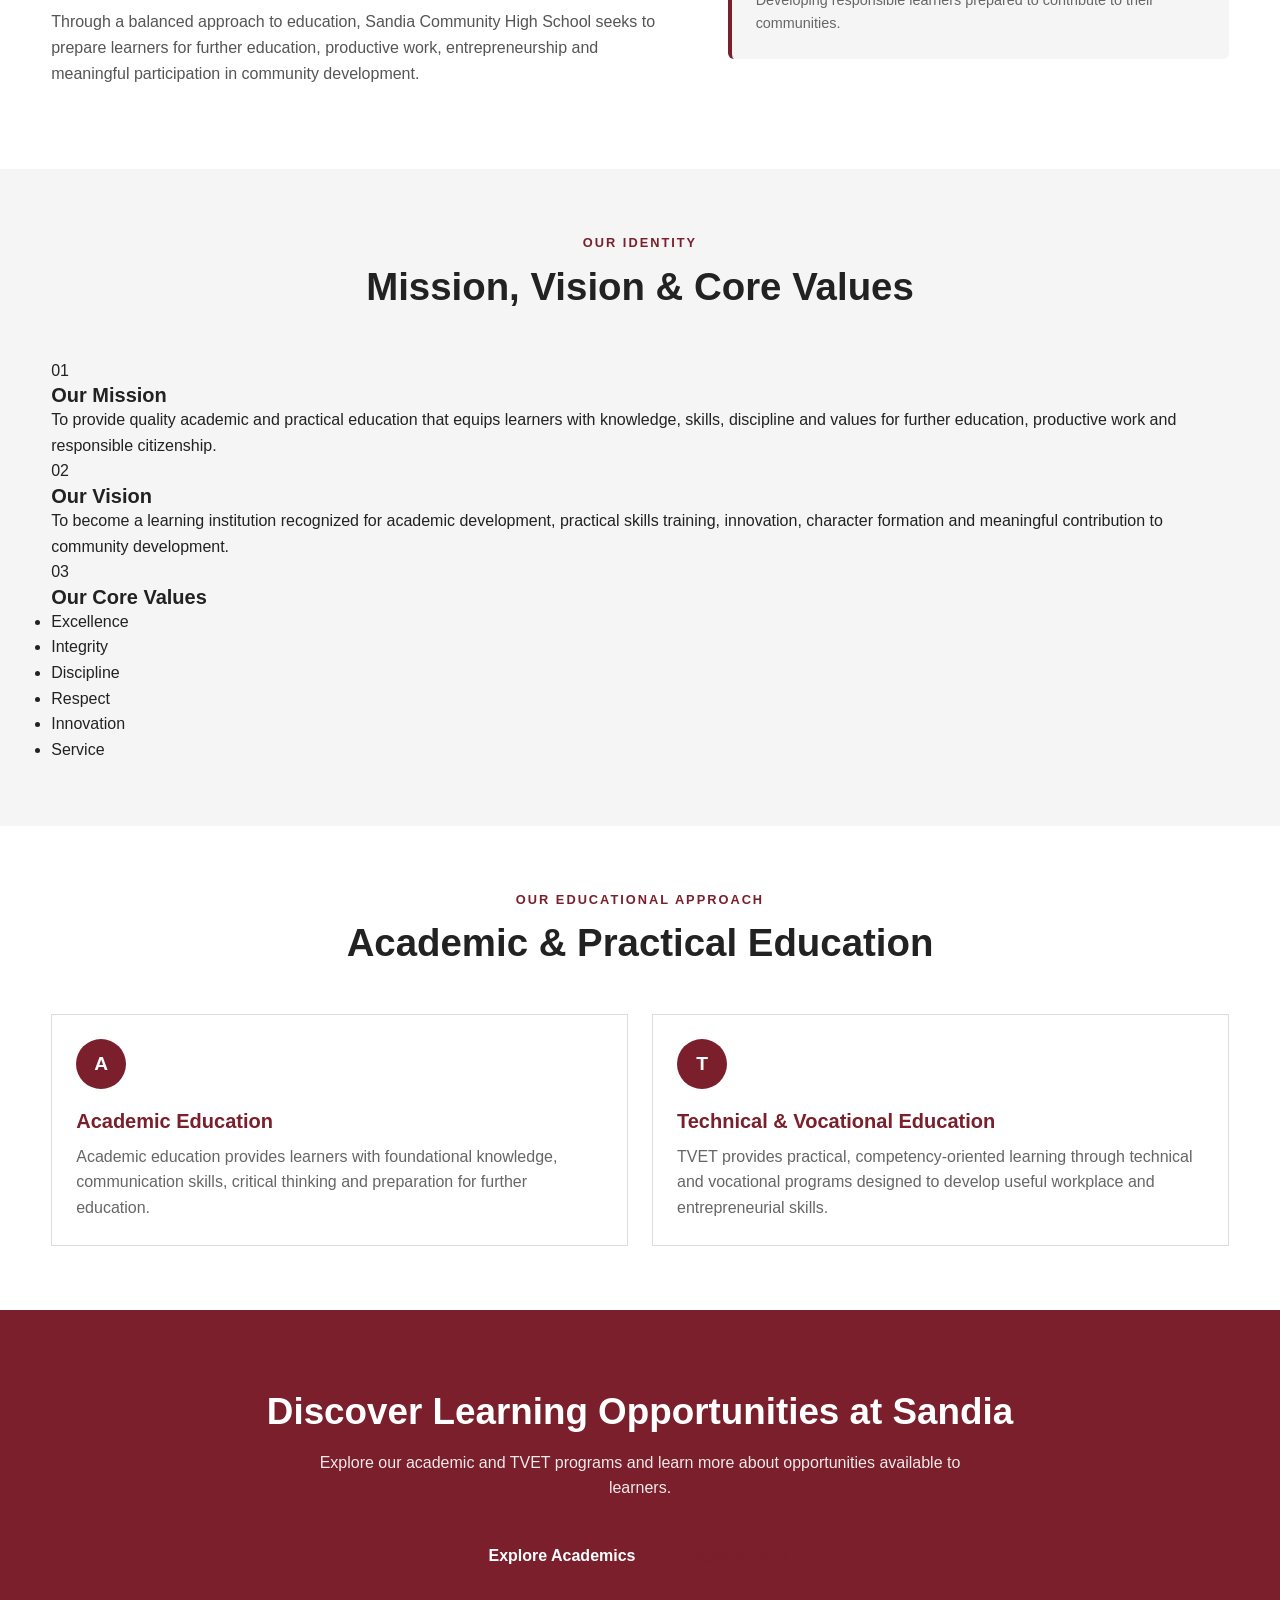
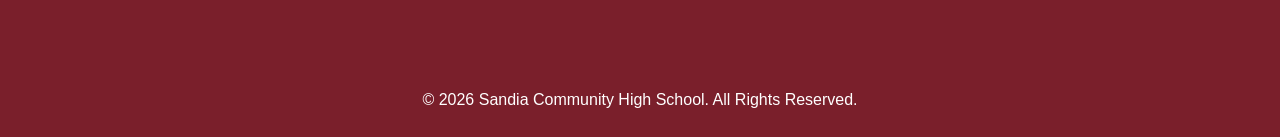
==== commit 57a1b154: "Add banners across school website pages" ====
--- a/pages/about.html
+++ b/pages/about.html
@@ -164,6 +164,12 @@
 
         </section>
 
+    <!--About-Us-Banner-->
+    <section class="about-us-banner-section">
+        <img src="../images/school-about.png" class="about-us-banner" alt="About Sandia Community High School">
+    </section>
+
+
 
         <!-- School Overview -->
 
--- a/css/style.css
+++ b/css/style.css
@@ -1676,4 +1676,109 @@
 
 .btn {
     padding: 0.75rem 1rem;
+}
+
+.academic-banner-section {
+    width: 100%;
+    margin: 0;
+    padding: 0;
+}
+.academic-banner-section .academic-banner {
+
+width: 100%;
+height: 450px;
+max-height: 450px;
+object-fit: cover;
+object-position: center top;
+display: block;
+}
+
+.about-us-banner-section {
+
+    width: 100%;
+    margin: 0;
+    padding: 0;
+}
+.about-us-banner-section .about-us-banner {
+    width: 100%;
+    height: auto;
+    max-height: none;
+    object-fit: contain;
+    object-position: center top;
+    display: block;
+}
+
+.tvet-banner-section {
+    
+    width: 100%;
+    margin: 0;
+    padding: 0;
+}
+.tvet-banner-section .tvet-banner {
+    width: 100%;
+    height: auto;
+    max-height: none;
+    object-fit: contain;
+    object-position: center top;
+    display: block;
+}
+
+.student-life-banner-section {
+    
+    width: 100%;
+    margin: 0;
+    padding: 0;
+}
+.student-life-banner-section .student-life-banner {
+    width: 100%;
+    height: auto;
+    max-height: none;
+    object-fit: contain;
+    object-position: center top;
+    display: block;
+}
+
+.news-banner-section {
+    
+    width: 100%;
+    margin: 0;
+    padding: 0;
+}
+.news-events-banner-section .news-events-banner {
+    width: 100%;
+    height: auto;
+    max-height: none;
+    object-fit: contain;
+    object-position: center top;
+    display: block;
+}
+
+.gallery-banner-section {
+    
+    width: 100%;
+    margin: 0;
+    padding: 0;
+}
+.gallery-banner-section .gallery-banner {
+    width: 100%;
+    height: auto;
+    max-height: none;
+    object-fit: contain;
+    object-position: center top;
+    display: block;
+}
+
+.contact-banner-section {
+    
+    width: 100%;
+    margin: 0;
+    padding: 0;
+}
+.contact-banner-section .contact-banner {
+    width: 100%;
+    height: auto;
+    max-height: none;
+    object-fit: contain;
+    object-position: center top;
+    display: block;
 }
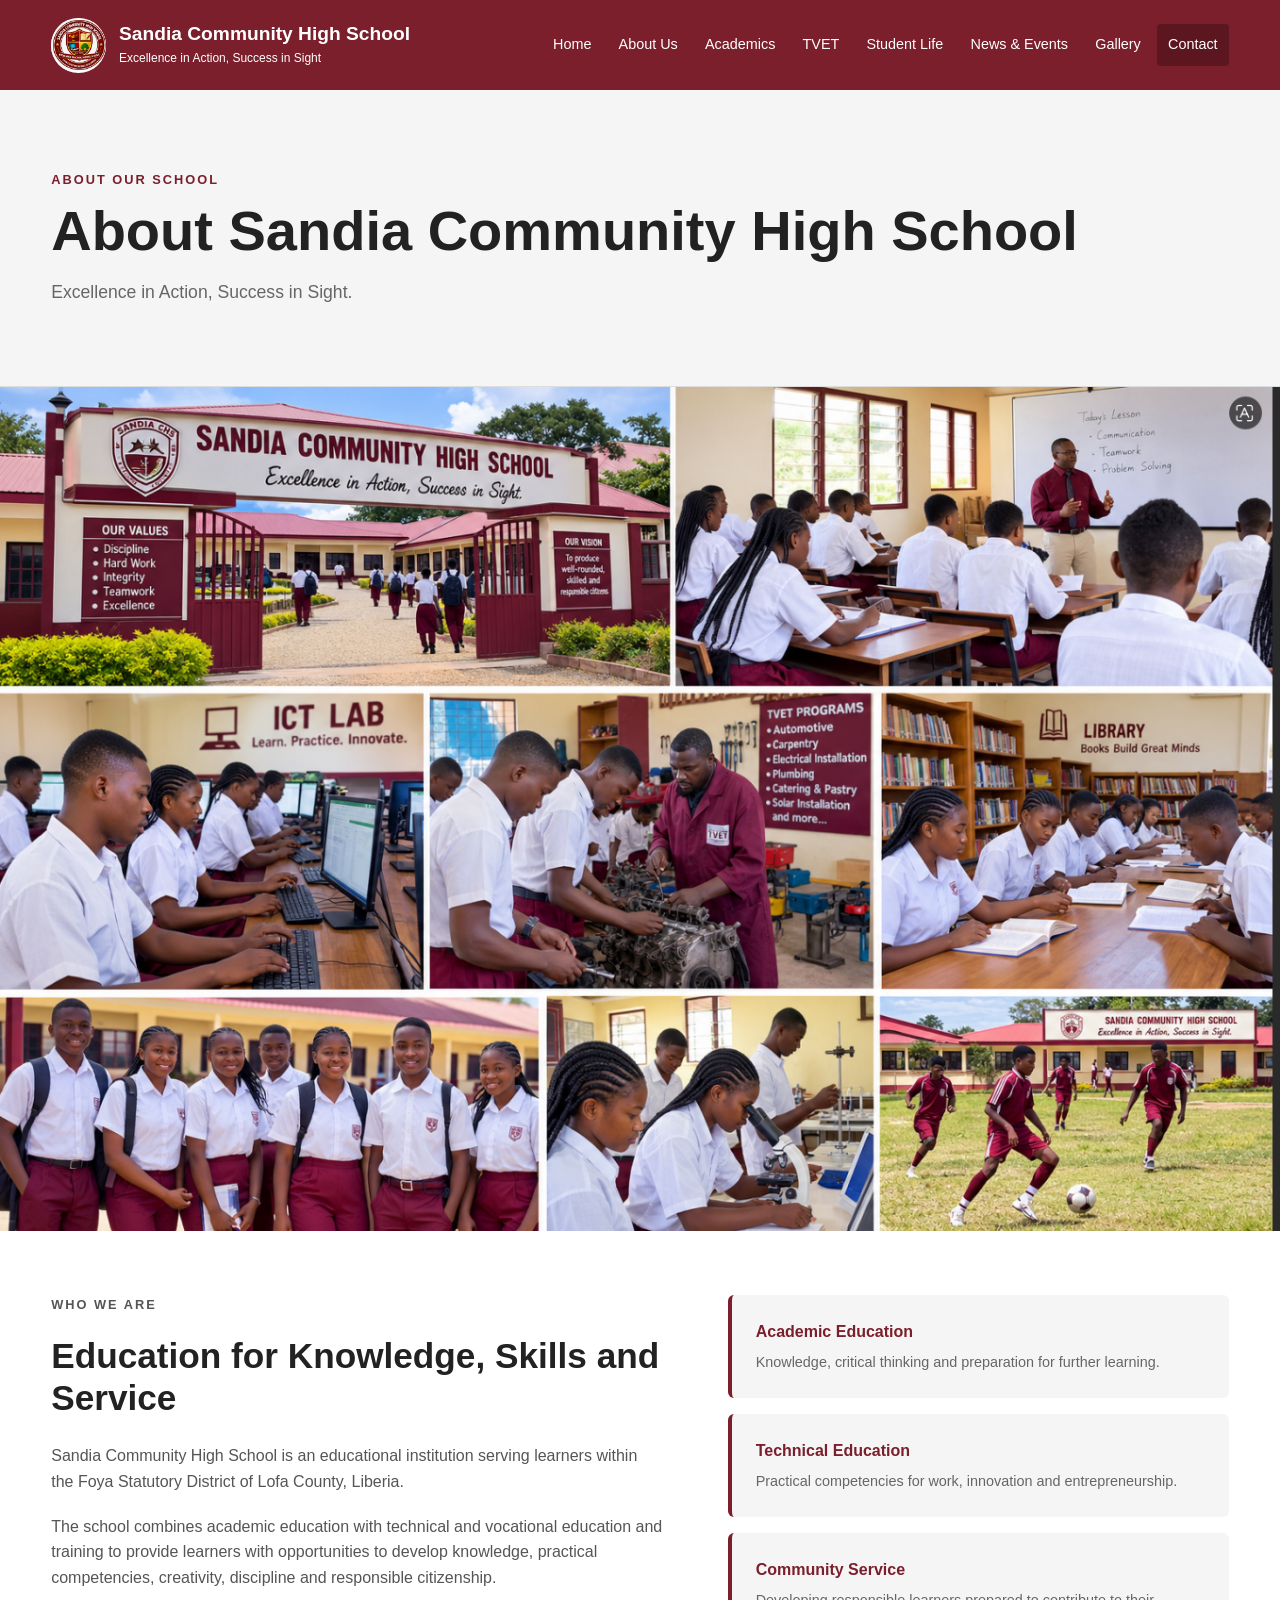
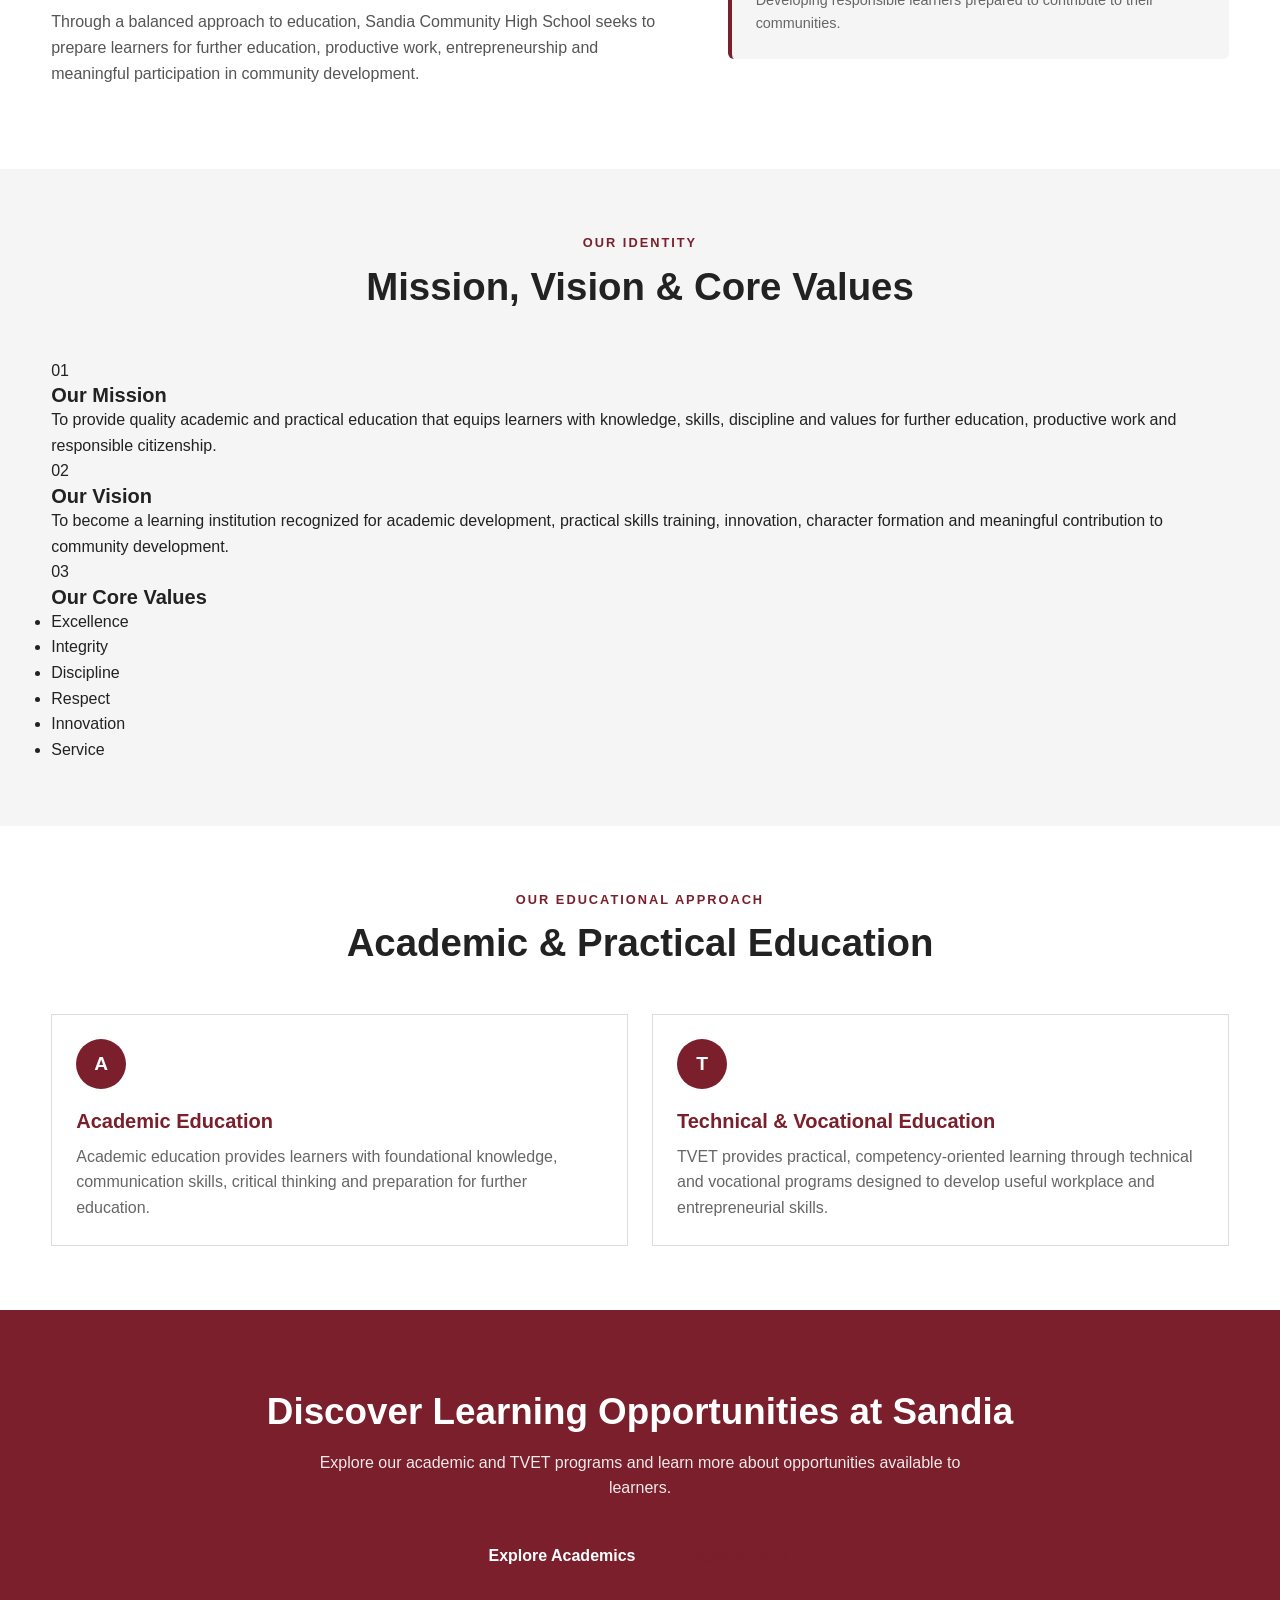
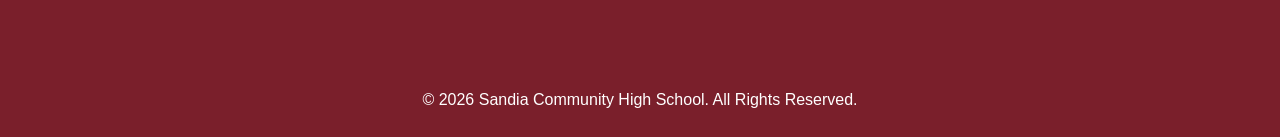
==== commit 783938d5: "Initial Sandia school website" ====
--- a/pages/about.html
+++ b/pages/about.html
@@ -102,7 +102,6 @@
 
                 <a
                     href="about.html"
-                    class="active"
                 >
                     About Us
                 </a>
@@ -127,7 +126,7 @@
                     Gallery
                 </a>
 
-                <a href="contact.html">
+                <a href="contact.html" class="active">
                     Contact
                 </a>
 
--- a/css/style.css
+++ b/css/style.css
@@ -1732,10 +1732,16 @@
 .student-life-banner-section .student-life-banner {
     width: 100%;
     height: auto;
-    max-height: none;
-    object-fit: contain;
-    object-position: center top;
+    max-height: none600px;
+    object-fit: cover;
+    object-position: center;
     display: block;
+}
+
+@media (max-width: 600px) {
+    .student-life-banner-section .student-life-banner {
+        height: 240px;
+    }
 }
 
 .news-banner-section {
@@ -1744,6 +1750,8 @@
     margin: 0;
     padding: 0;
 }
+
+
 .news-events-banner-section .news-events-banner {
     width: 100%;
     height: auto;
@@ -1781,4 +1789,26 @@
     object-fit: contain;
     object-position: center top;
     display: block;
+}
+
+
+.home-banner-section {
+    
+    width: 100%;
+    margin: 0;
+    padding: 0;
+}
+.home-banner-section .home-banner {
+    width: 100%;
+    height: 420px;
+    max-height: 420px;
+    object-fit: cover;
+    object-position: center top;
+    display: block;
+}
+
+@media (max-width: 600px) {
+    .home-banner-section .home-banner {
+        height: 240px;
+    }
 }
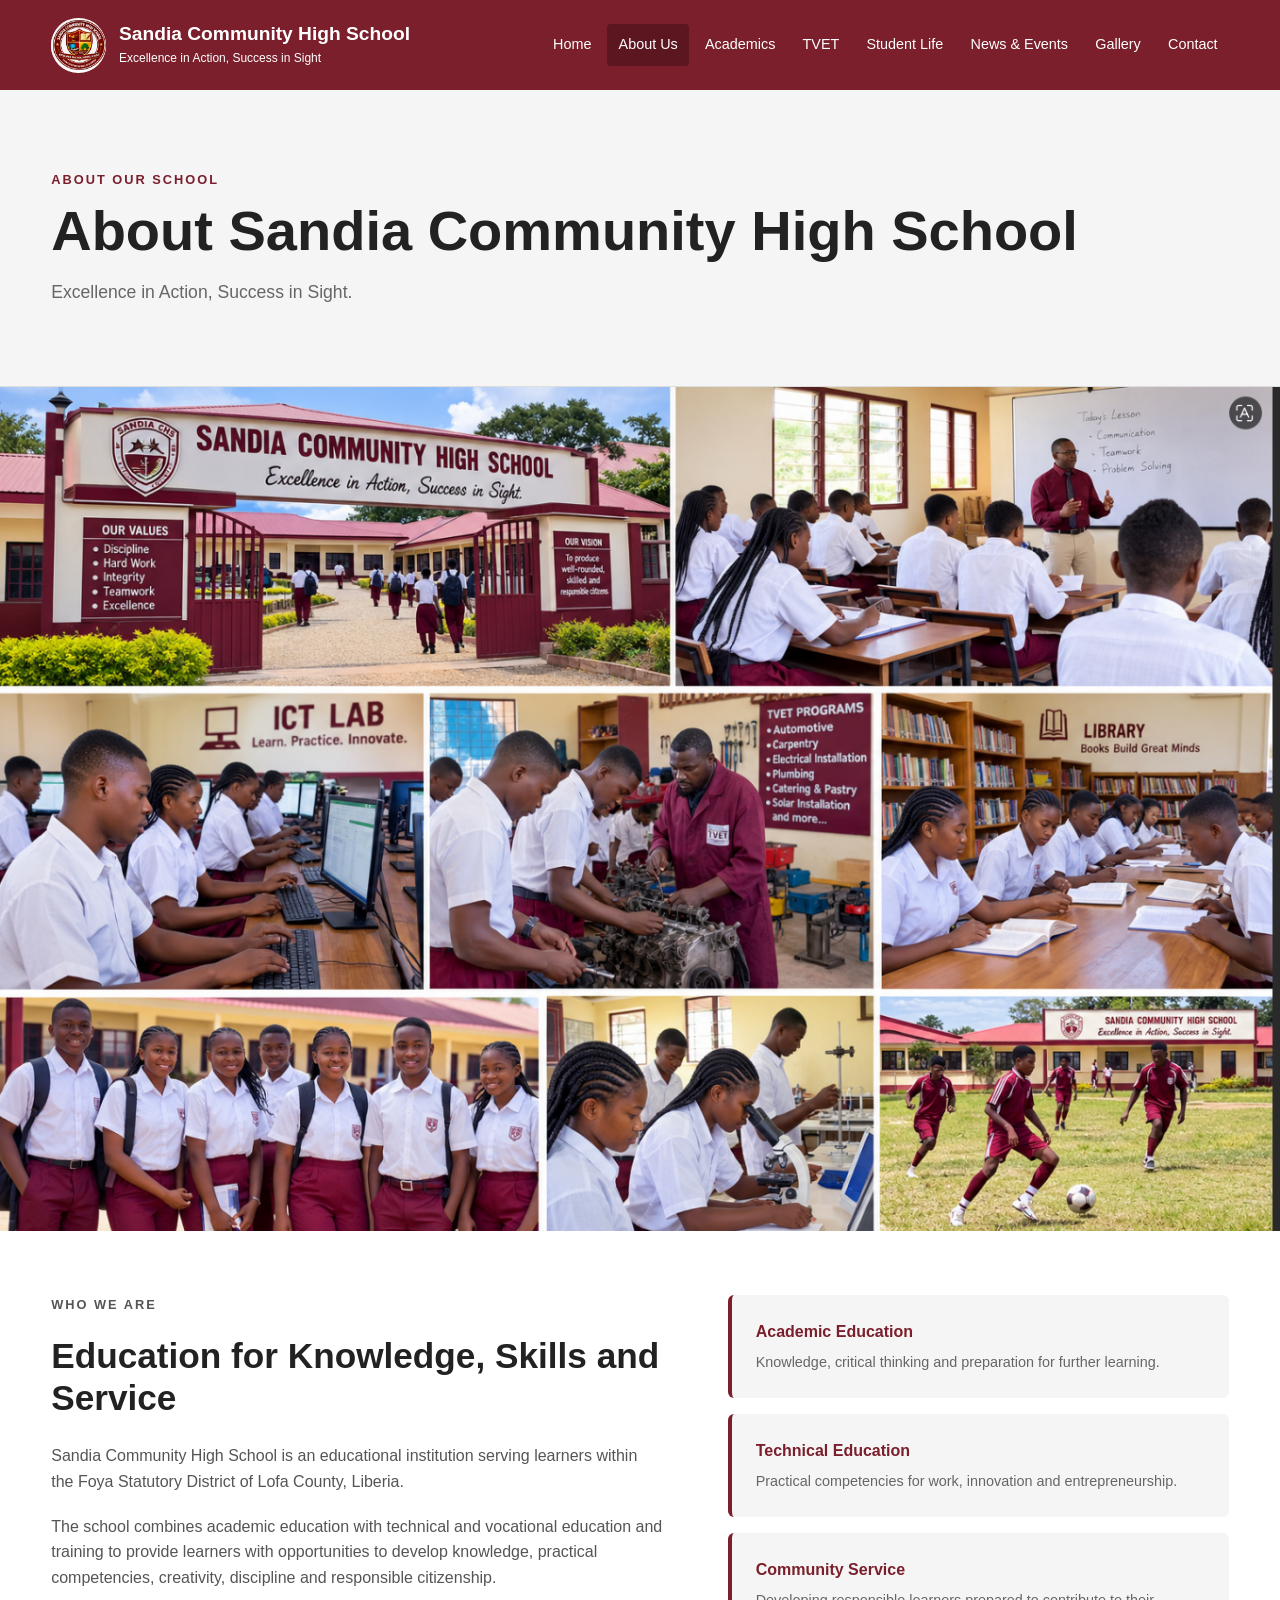
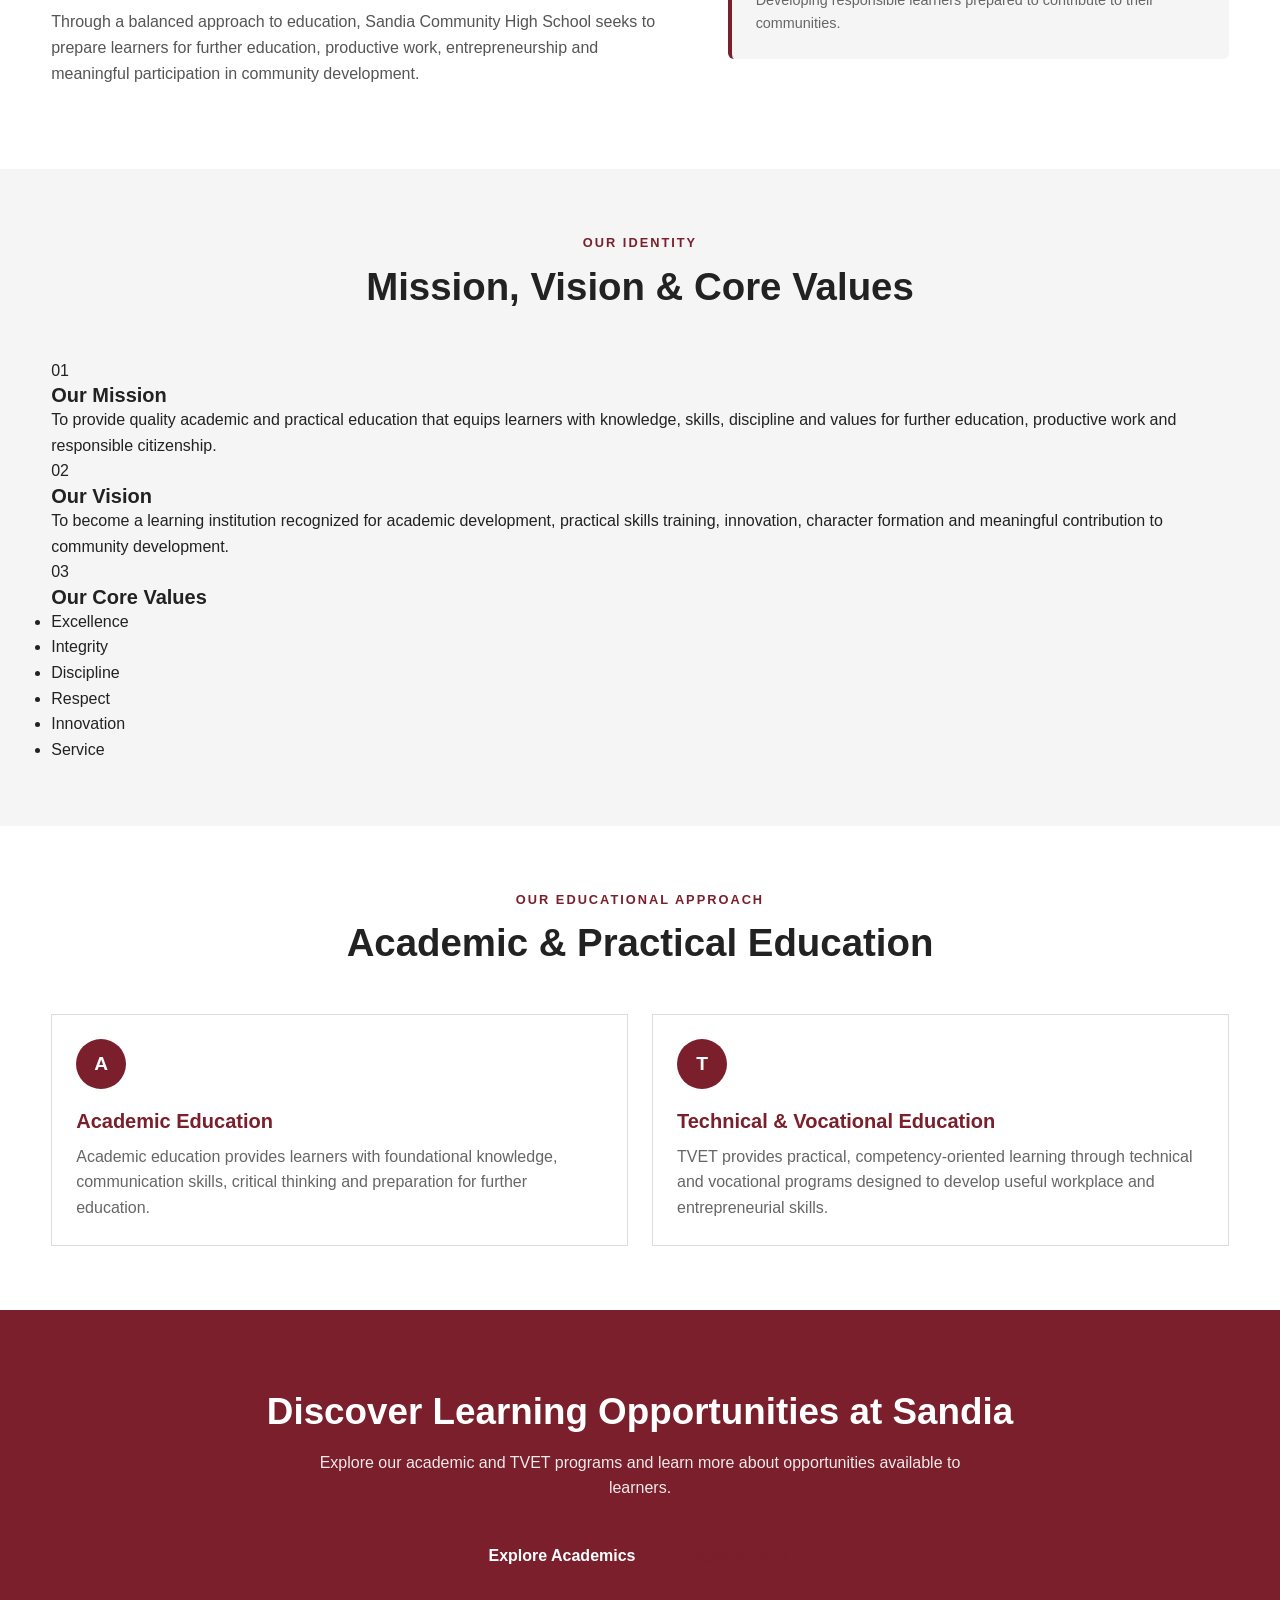
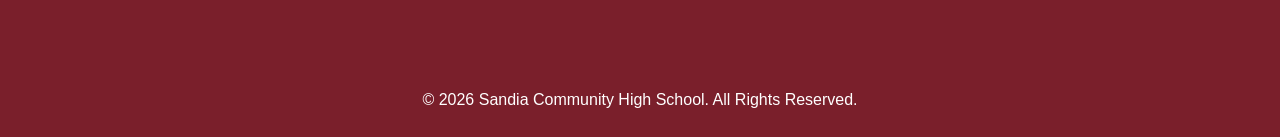
==== commit c98d908b: "Fix active nav link on About page" ====
--- a/pages/about.html
+++ b/pages/about.html
@@ -102,6 +102,7 @@
 
                 <a
                     href="about.html"
+                    class="active"
                 >
                     About Us
                 </a>
@@ -126,7 +127,7 @@
                     Gallery
                 </a>
 
-                <a href="contact.html" class="active">
+                <a href="contact.html">
                     Contact
                 </a>
 
--- a/css/style.css
+++ b/css/style.css
@@ -266,13 +266,32 @@
         position: relative;
     }
 
+
+    .school-brand {
+        flex: 1;
+        min-width: 0;
+        gap: 0.5rem;
+    }
+
+    .school-name {
+        min-width: 0;
+    }
+
     .school-name h1 {
-        font-size: 1rem;
+        font-size: 0.85rem;
+        line-height: 1.2;
+        margin: 0;
     }
 
     .school-name p {
-        font-size: 0.65rem;
-    }
+        font-size: 0.6rem;
+        line-height: 1.2;
+    }
+
+    .menu-toggle {
+        flex-shrink: 0;
+    }
+
 }
 
 /* =========================================
@@ -397,21 +416,24 @@
 
 .hero-placeholder {
     width: 100%;
-    max-width: 500px;
-    aspect-ratio: 4 / 3;
+    max-width: 600px;
+    aspect-ratio: auto;
 
     background-color: var(--primary-color);
 
-    display: flex;
-    flex-direction: column;
-    align-items: center;
-    justify-content: center;
-
-    color: var(--secondary-color);
+       color: var(--secondary-color);
 
     border-radius: 12px;
+     overflow: hidden;
 
     box-shadow: 0 12px 30px rgba(0, 0, 0, 0.18);
+}
+
+.hero-placeholder img {
+    width: 100%;
+    height: auto;
+    display: block;
+    border-radius: 12px;
 }
 
 .hero-placeholder span {
@@ -576,7 +598,7 @@
     margin-bottom: 1rem;
 }
 
-.section-heading > p:last-child {
+.section-heading>p:last-child {
     color: #666666;
 }
 
@@ -958,7 +980,7 @@
     margin-bottom: 1rem;
 }
 
-.events-introduction > p:not(.section-label) {
+.events-introduction>p:not(.section-label) {
     color: #666666;
     margin-bottom: 1.5rem;
 }
@@ -1000,7 +1022,7 @@
     margin-top: 0.3rem;
 }
 
-.event-details > span {
+.event-details>span {
     color: var(--primary-color);
     font-size: 0.7rem;
     font-weight: bold;
@@ -1069,36 +1091,43 @@
 
 .gallery-grid {
     display: grid;
-    grid-template-columns: repeat(3, 1fr);
-    gap: 1rem;
-}
-
+    grid-template-columns: repeat(auto-fit, minmax(280px,1fr));
+    gap: 20px;
+}
 .gallery-item {
+    position: relative;
     overflow: hidden;
-    border-radius: 8px;
-}
-
-.gallery-placeholder {
+    border-radius: 10px;
     aspect-ratio: 4 / 3;
-    display: flex;
-    align-items: center;
-    justify-content: center;
-
-    background-color: var(--primary-color);
-    color: var(--secondary-color);
-
-    font-size: 1.2rem;
-    font-weight: bold;
-    letter-spacing: 1px;
-
-    transition:
-        transform 0.3s ease,
-        opacity 0.3s ease;
-}
-
-.gallery-item:hover .gallery-placeholder {
-    transform: scale(1.04);
-    opacity: 0.9;
+}
+.gallery-item img {
+    width: 100%;
+    height: 100%;
+    object-fit: cover;
+    display: block;
+    transition: transform 0.4s;
+    object-position: left center;
+}
+.gallery-item img.fit-whole {
+    object-fit: contain;
+    background: var(--light-background);
+}
+.gallery-item:has(img.fit-whole) {
+background: var(--light-background);
+}
+.gallery-item:has(img.fit-whole) .gallery-label {
+    color: var(--text-color);
+    background: none;
+}
+.gallery-item:hover img { transform: scale(1.05);}
+.gallery-label {
+position: absolute;
+inset: auto 0 0 0;
+padding: 12px;
+color: #fff;
+font-weight: 600;
+letter-spacing: 1px;
+background: linear-gradient(transparent, rgba(0,0,0,0.7));
 }
 
 .gallery-action {
@@ -1199,7 +1228,7 @@
     border-radius: 8px;
 }
 
-.contact-form-wrapper > h3 {
+.contact-form-wrapper>h3 {
     color: var(--primary-color);
     font-size: 1.6rem;
     margin-bottom: 0.4rem;
@@ -1554,35 +1583,6 @@
     font-weight: 700;
 }
 
-.gallery-item figcaption {
-    padding: 1rem;
-    font-weight: 700;
-    color: var(--text-color);
-    text-align: center;
-}
-
-
-@media (max-width: 900px) {
-
-    .gallery-grid {
-        grid-template-columns: repeat(2, 1fr);
-    }
-
-}
-
-
-@media (max-width: 600px) {
-
-    .gallery-grid {
-        grid-template-columns: 1fr;
-    }
-
-    .gallery-placeholder {
-        min-height: 180px;
-    }
-
-}
-
 
 /* ==================================================
    CONTACT FORM
@@ -1683,14 +1683,15 @@
     margin: 0;
     padding: 0;
 }
+
 .academic-banner-section .academic-banner {
 
-width: 100%;
-height: 450px;
-max-height: 450px;
-object-fit: cover;
-object-position: center top;
-display: block;
+    width: 100%;
+    height: 450px;
+    max-height: 450px;
+    object-fit: cover;
+    object-position: center top;
+    display: block;
 }
 
 .about-us-banner-section {
@@ -1699,6 +1700,7 @@
     margin: 0;
     padding: 0;
 }
+
 .about-us-banner-section .about-us-banner {
     width: 100%;
     height: auto;
@@ -1709,11 +1711,12 @@
 }
 
 .tvet-banner-section {
-    
+
     width: 100%;
     margin: 0;
     padding: 0;
 }
+
 .tvet-banner-section .tvet-banner {
     width: 100%;
     height: auto;
@@ -1724,11 +1727,12 @@
 }
 
 .student-life-banner-section {
-    
+
     width: 100%;
     margin: 0;
     padding: 0;
 }
+
 .student-life-banner-section .student-life-banner {
     width: 100%;
     height: auto;
@@ -1745,7 +1749,7 @@
 }
 
 .news-banner-section {
-    
+
     width: 100%;
     margin: 0;
     padding: 0;
@@ -1762,11 +1766,12 @@
 }
 
 .gallery-banner-section {
-    
+
     width: 100%;
     margin: 0;
     padding: 0;
 }
+
 .gallery-banner-section .gallery-banner {
     width: 100%;
     height: auto;
@@ -1777,11 +1782,12 @@
 }
 
 .contact-banner-section {
-    
+
     width: 100%;
     margin: 0;
     padding: 0;
 }
+
 .contact-banner-section .contact-banner {
     width: 100%;
     height: auto;
@@ -1793,11 +1799,12 @@
 
 
 .home-banner-section {
-    
+
     width: 100%;
     margin: 0;
     padding: 0;
 }
+
 .home-banner-section .home-banner {
     width: 100%;
     height: 420px;
@@ -1811,4 +1818,40 @@
     .home-banner-section .home-banner {
         height: 240px;
     }
+}
+
+
+/* =========================================
+   MOBILE HEADER ADJUSTMENT
+========================================= */
+
+@media (max-width: 768px) {
+    .header-container {
+        gap: 0.5rem;
+    }
+
+    .school-brand {
+        flex: 1;
+        min-width: 0;
+        gap: 0.5rem;
+    }
+
+    .school-name {
+        min-width: 0;
+    }
+
+    .school-name h1 {
+        font-size: 0.85rem;
+        line-height: 1.2;
+        margin: 0;
+    }
+
+    .school-name p {
+        font-size: 0.6rem;
+        line-height: 1.2;
+    }
+
+    .menu-toggle {
+        flex-shrink: 0;
+    }
 }
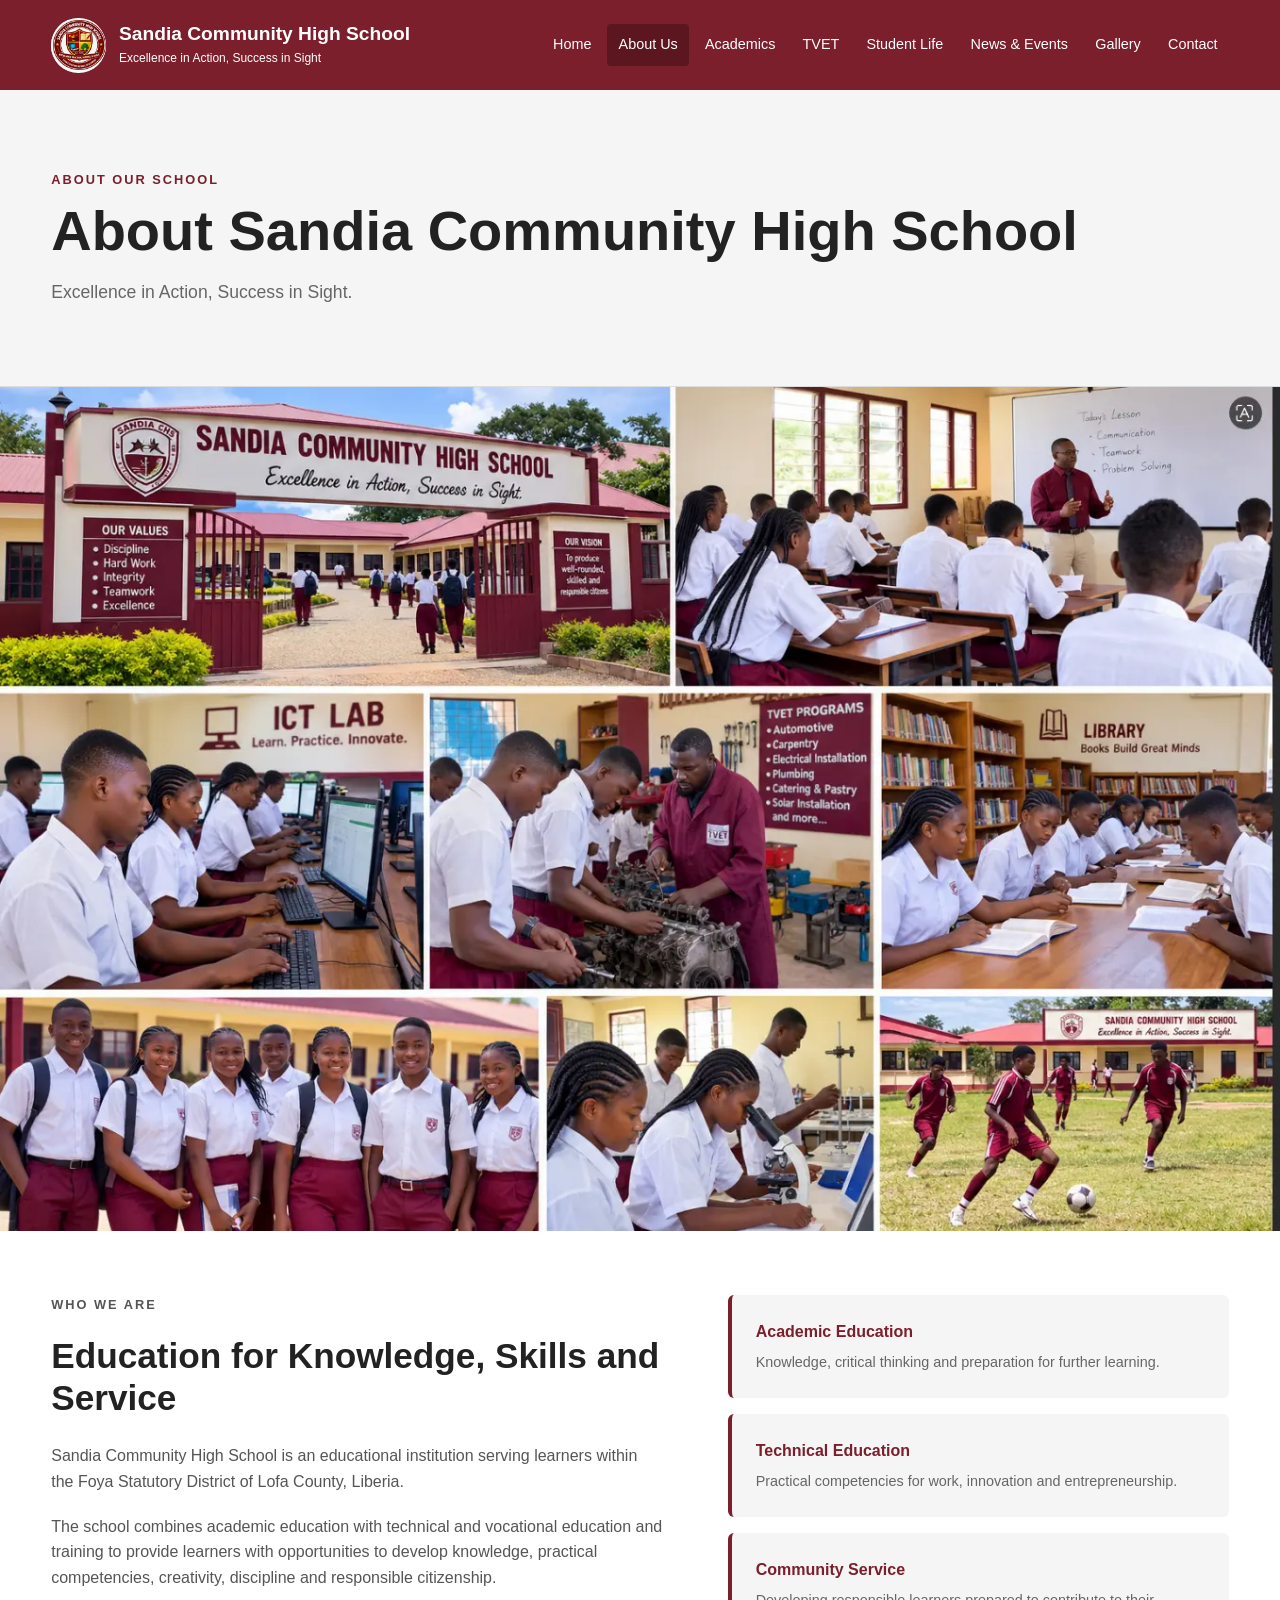
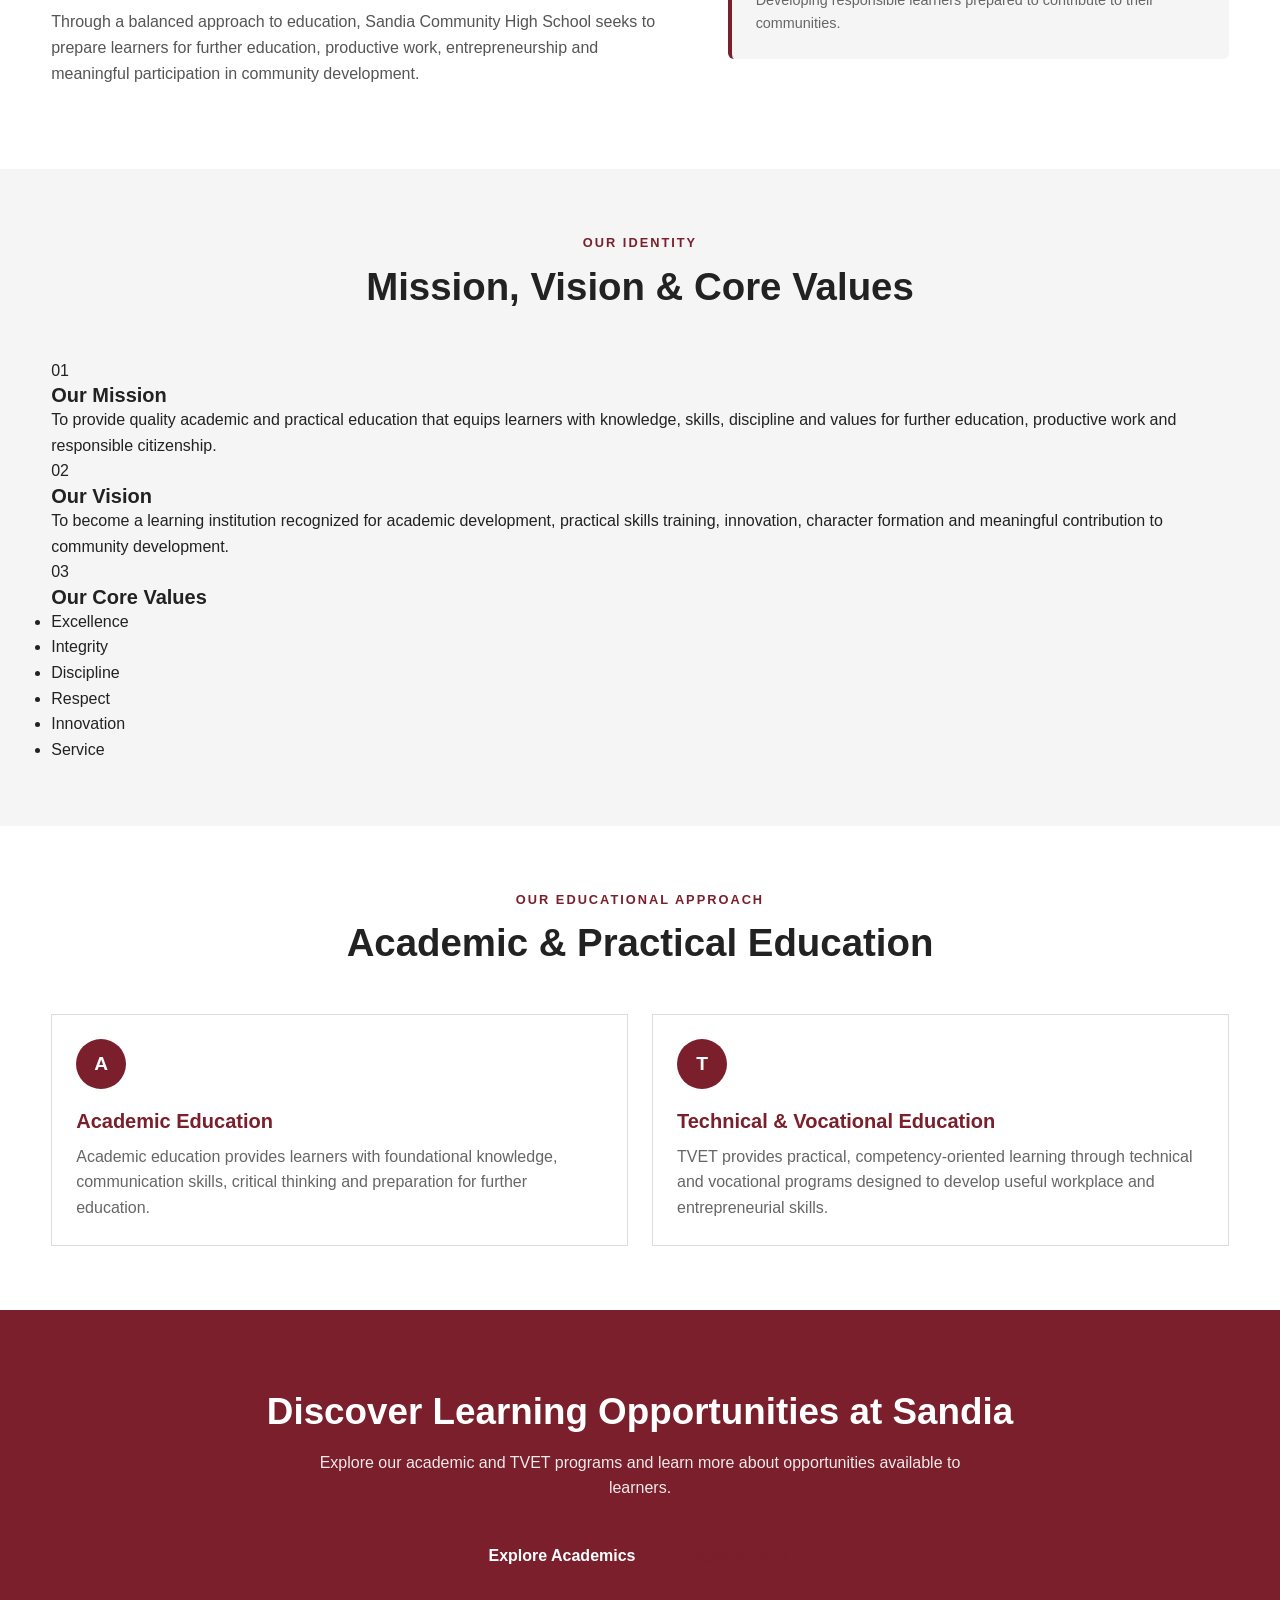
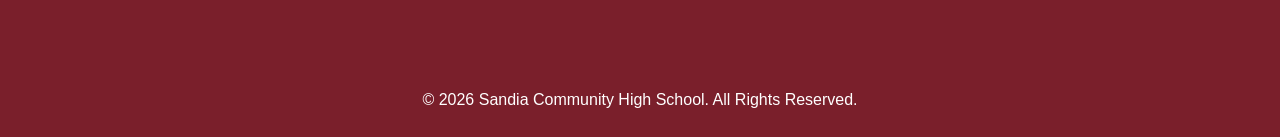
==== commit 5a66bf82: "Convert large images to WebP and add rel TVET photo" ====
--- a/pages/about.html
+++ b/pages/about.html
@@ -166,7 +166,7 @@
 
     <!--About-Us-Banner-->
     <section class="about-us-banner-section">
-        <img src="../images/school-about.png" class="about-us-banner" alt="About Sandia Community High School">
+        <img src="../images/school-about.webp" class="about-us-banner" alt="About Sandia Community High School">
     </section>
 
 
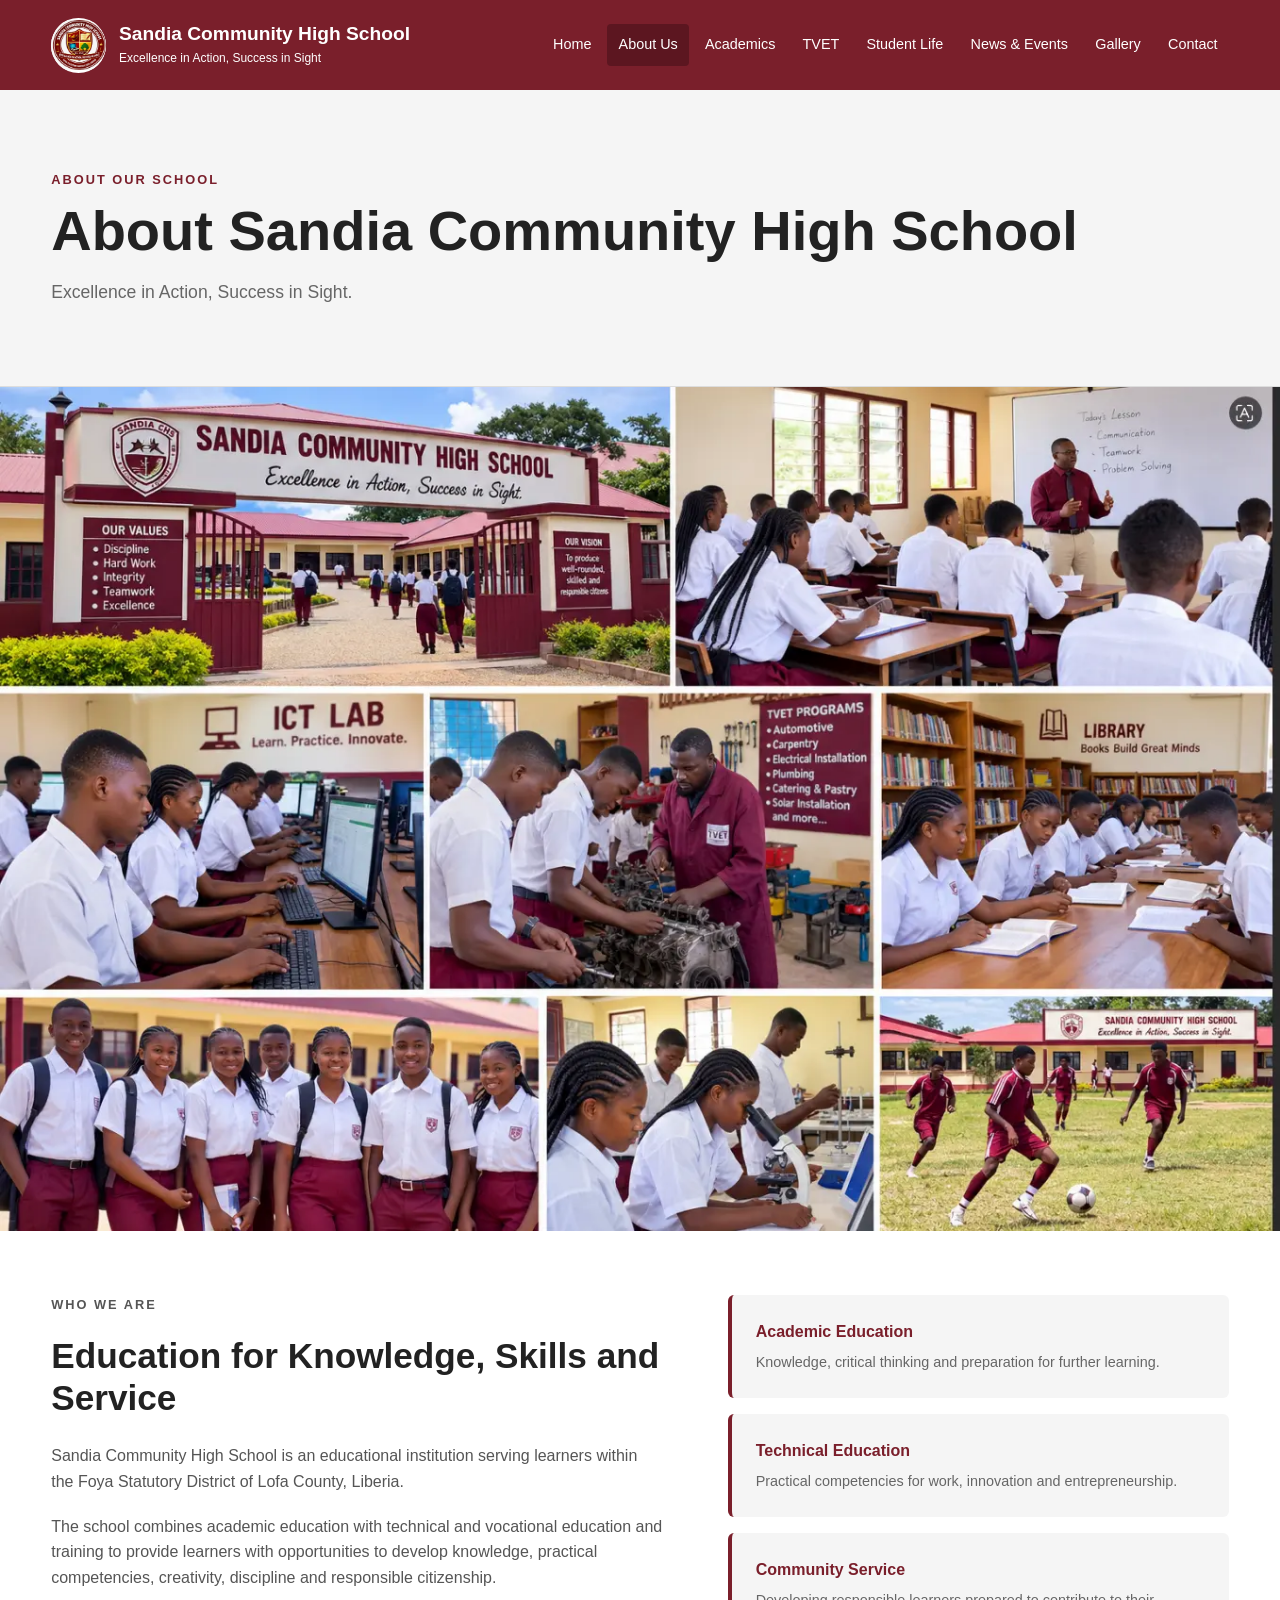
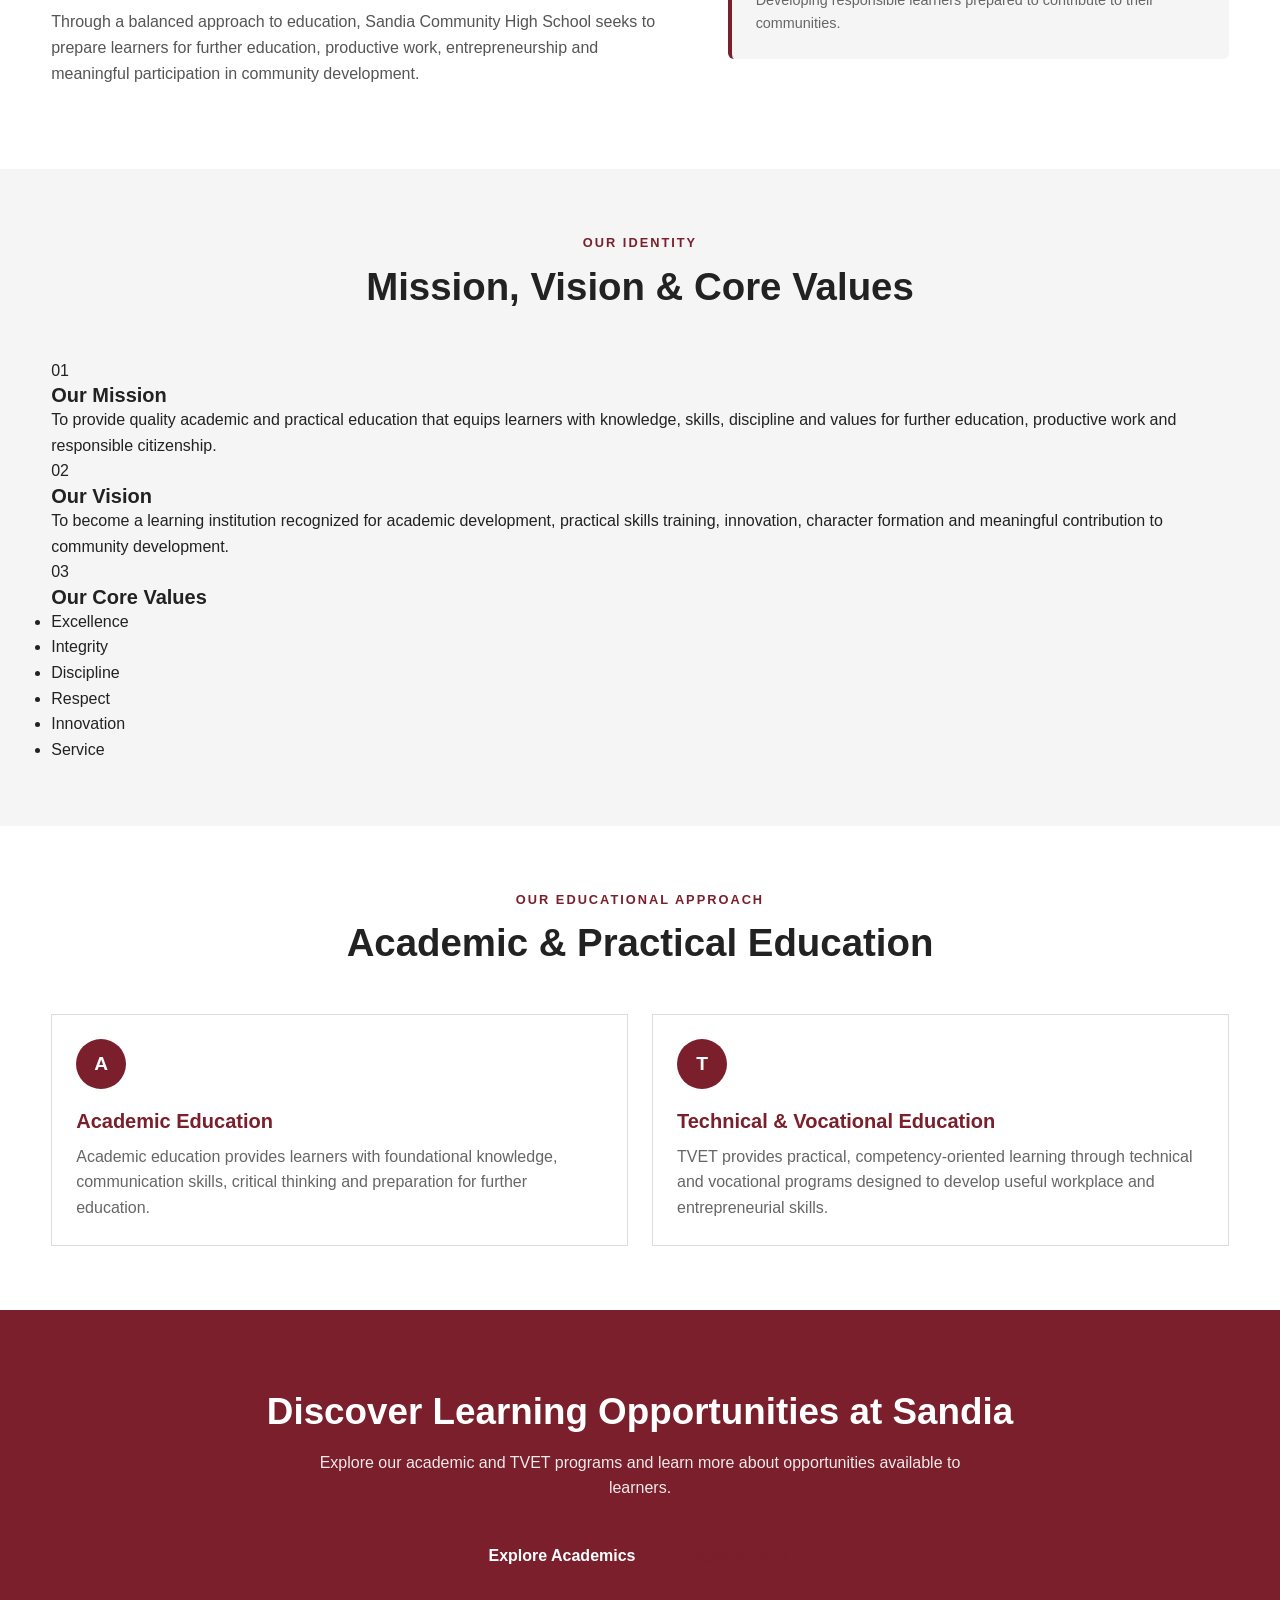
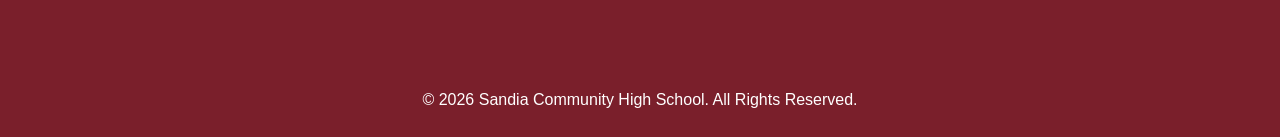
==== commit 5d4751d5: "Optimise school logo" ====
--- a/pages/about.html
+++ b/pages/about.html
@@ -58,7 +58,7 @@
             >
 
                 <div class="school-logo">
-    <img src="../images/school-logo.png" alt="Sandia Community High School logo">
+    <img src="../images/school-logo.webp" alt="Sandia Community High School logo">
 </div>
 
                 <div class="school-name">
--- a/css/style.css
+++ b/css/style.css
@@ -1854,4 +1854,29 @@
     .menu-toggle {
         flex-shrink: 0;
     }
-}+}
+
+
+/* =========================================
+   ACCESSIBILITY: VISIBLE KEYBOARD FOCUS
+========================================= */
+
+a:focus-visible,
+button:focus-visible,
+input:focus-visible,
+textarea:focus-visible,
+select:focus-visible {
+    outline: 3px solid #ffbf47;
+    outline-offset: 3px;
+}
+
+/* Ensure the school brand is easy to identify */
+.school-brand:focus-visible {
+    border-radius: 4px;
+}
+
+/* Keep focus visible on dark navigation backgrounds */
+.main-navigation a:focus-visible,
+.menu-toggle:focus-visible {
+    outline-color: #ffbf47;
+}
